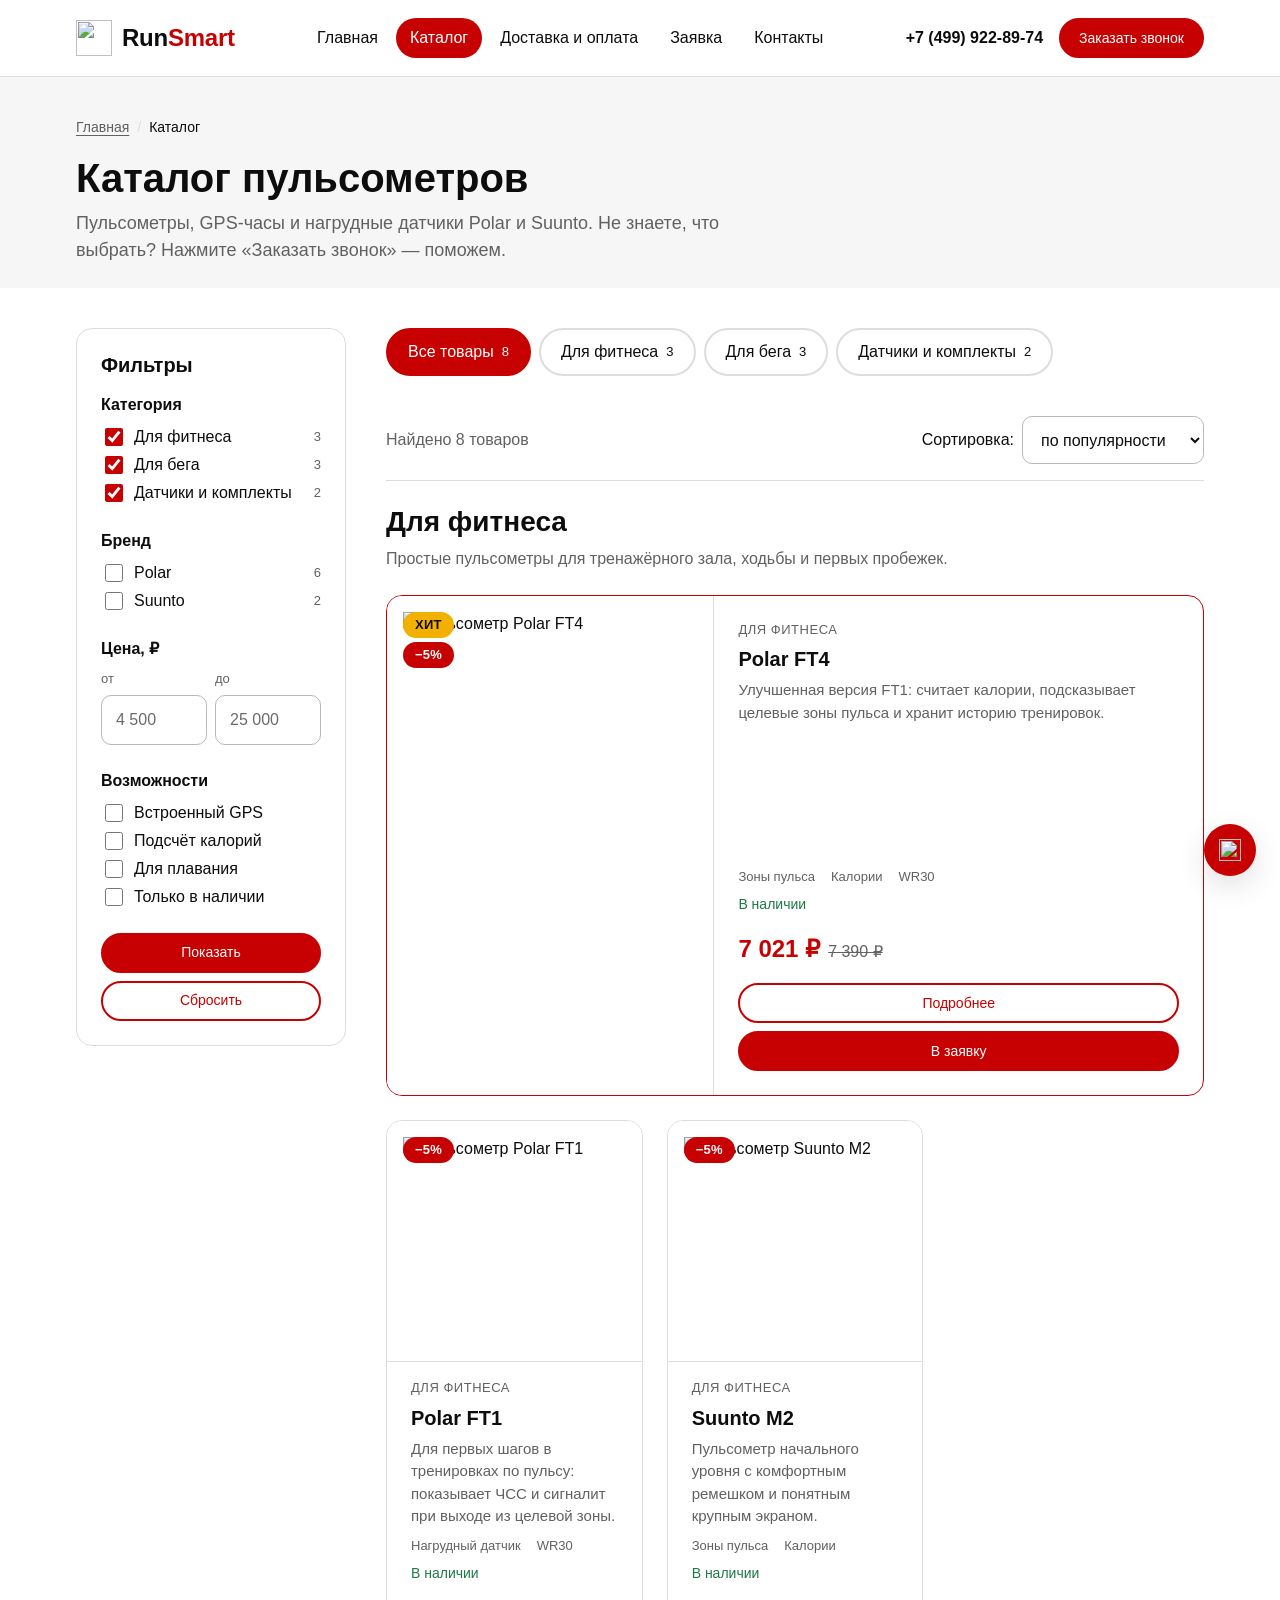
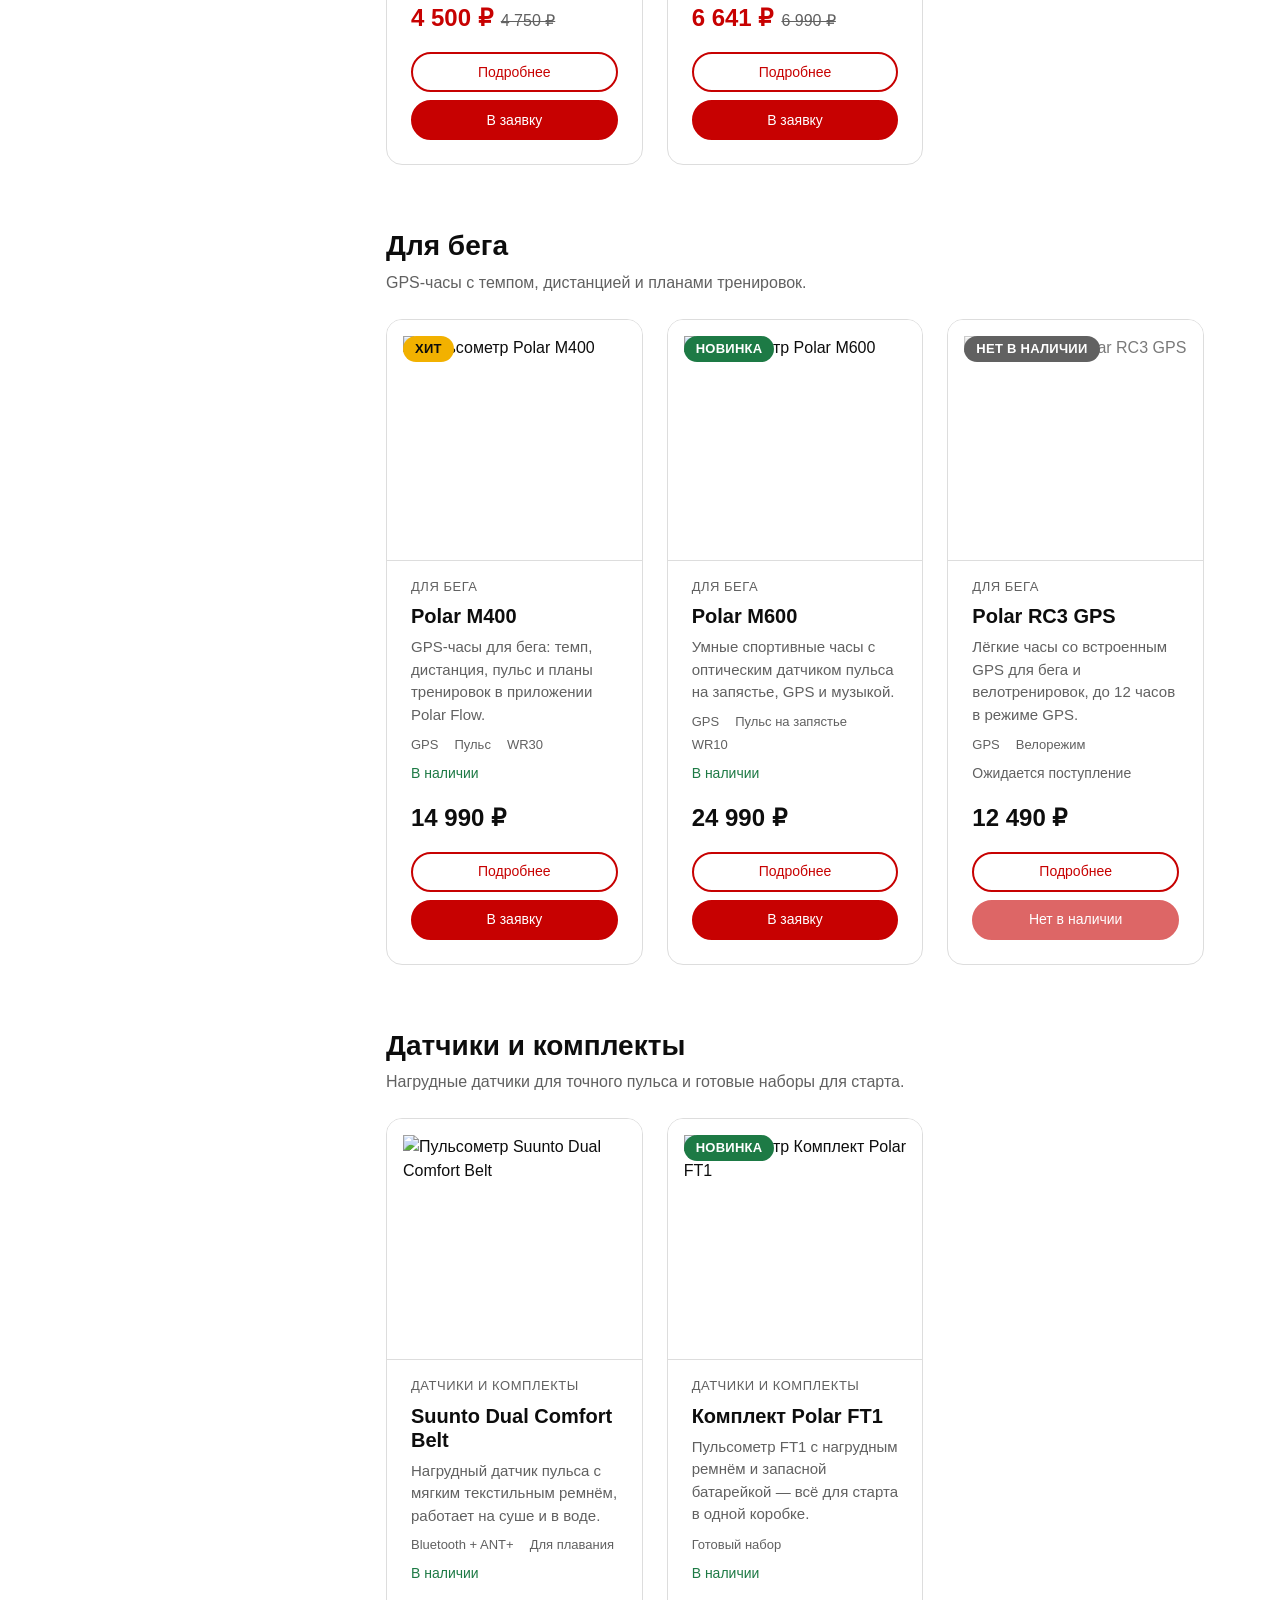
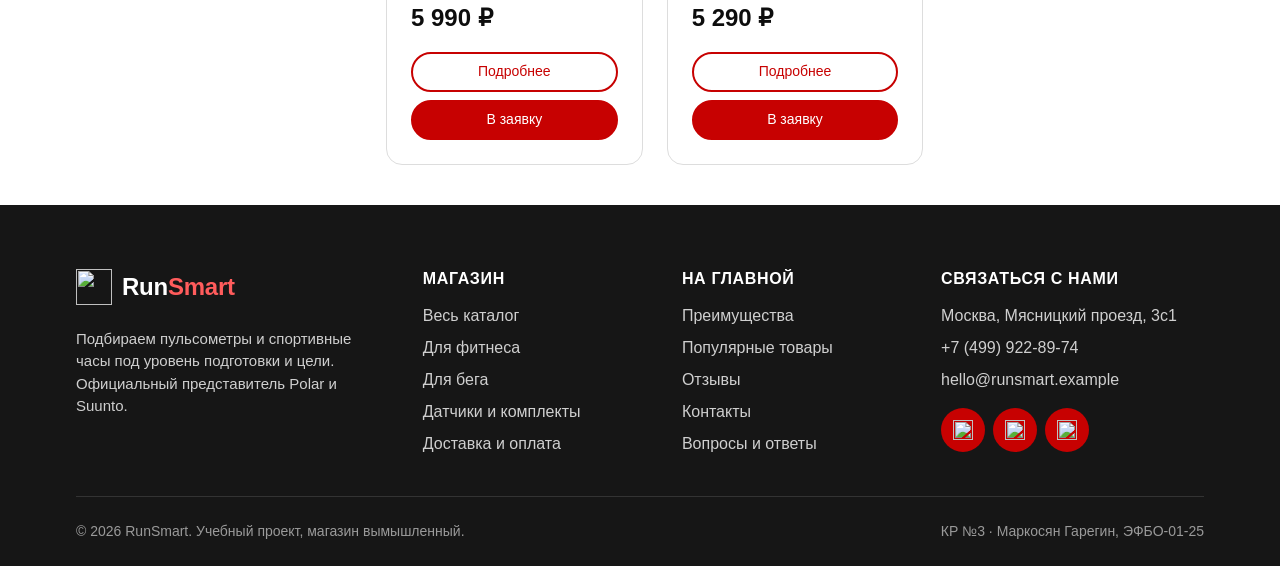
==== catalog.html @ d79f5748 "Страницы и базовые стили КР1, мобильная база" ====
<!DOCTYPE html>
<html lang="ru">
<head>
  <meta charset="UTF-8">
  <meta name="viewport" content="width=device-width, initial-scale=1.0">
  <title>Каталог пульсометров Polar и Suunto — RunSmart</title>
  <meta name="description" content="Каталог RunSmart: пульсометры для фитнеса, GPS-часы для бега, нагрудные датчики и комплекты. Цены, скидки и наличие.">
  <link rel="icon" href="images/favicon.svg" type="image/svg+xml">
  <link rel="stylesheet" href="css/style.css">
  <link rel="stylesheet" href="css/responsive.css">
</head>
<body id="top">
  <a class="skip-link" href="#main">Перейти к содержимому</a>

  <header class="site-header">
    <div class="container site-header__inner">
      <a class="logo site-header__logo" href="index.html">
        <img class="logo__mark" src="images/favicon.svg" alt="" width="36" height="36">
        <span>Run<span class="logo__accent">Smart</span></span>
      </a>

      <nav class="site-nav" aria-label="Основное меню">
        <ul class="site-nav__list">
          <li class="site-nav__item"><a class="site-nav__link" href="index.html">Главная</a></li>
          <li class="site-nav__item"><a class="site-nav__link site-nav__link--active" href="catalog.html" aria-current="page">Каталог</a></li>
          <li class="site-nav__item"><a class="site-nav__link" href="delivery.html">Доставка и оплата</a></li>
          <li class="site-nav__item"><a class="site-nav__link" href="order.html">Заявка</a></li>
          <li class="site-nav__item"><a class="site-nav__link" href="contacts.html">Контакты</a></li>
        </ul>
      </nav>

      <div class="site-header__actions">
        <a class="site-header__phone" href="tel:+74999228974">+7 (499) 922-89-74</a>
        <a class="button button--small" href="#callback-modal">Заказать звонок</a>
      </div>
    </div>
  </header>


  <main id="main">
    <section class="page-heading" aria-labelledby="page-title">
      <div class="container">
      <nav class="breadcrumbs" aria-label="Хлебные крошки">
        <ol class="breadcrumbs__list">
          <li class="breadcrumbs__item"><a class="breadcrumbs__link" href="index.html">Главная</a></li>
          <li class="breadcrumbs__item"><span class="breadcrumbs__current" aria-current="page">Каталог</span></li>
        </ol>
      </nav>
        <h1 class="page-heading__title" id="page-title">Каталог пульсометров</h1>
        <p class="page-heading__lead">Пульсометры, GPS-часы и нагрудные датчики Polar и Suunto. Не знаете, что выбрать? Нажмите «Заказать звонок» — поможем.</p>
      </div>
    </section>

    <section class="section section--compact" aria-label="Товары каталога">
      <div class="container catalog-layout">
        <aside class="filters" aria-labelledby="filters-title">
          <h2 class="filters__title" id="filters-title">Фильтры</h2>
          <form class="filters__form" action="catalog.html" method="get">
            <fieldset class="filters__group">
              <legend class="filters__legend">Категория</legend>
              <div class="filters__options">
                <label class="filters__option"><input class="filters__checkbox" type="checkbox" name="category" value="fitness" checked> Для фитнеса <span class="filters__count">3</span></label>
                <label class="filters__option"><input class="filters__checkbox" type="checkbox" name="category" value="running" checked> Для бега <span class="filters__count">3</span></label>
                <label class="filters__option"><input class="filters__checkbox" type="checkbox" name="category" value="sensors" checked> Датчики и комплекты <span class="filters__count">2</span></label>
              </div>
            </fieldset>
            <fieldset class="filters__group">
              <legend class="filters__legend">Бренд</legend>
              <div class="filters__options">
                <label class="filters__option"><input class="filters__checkbox" type="checkbox" name="brand" value="polar"> Polar <span class="filters__count">6</span></label>
                <label class="filters__option"><input class="filters__checkbox" type="checkbox" name="brand" value="suunto"> Suunto <span class="filters__count">2</span></label>
              </div>
            </fieldset>
            <fieldset class="filters__group">
              <legend class="filters__legend">Цена, ₽</legend>
              <div class="filters__range">
                <div class="form__field">
                  <label class="form__hint" for="price-from">от</label>
                  <input class="form__input" id="price-from" name="price_from" type="number" min="0" step="500" placeholder="4 500">
                </div>
                <div class="form__field">
                  <label class="form__hint" for="price-to">до</label>
                  <input class="form__input" id="price-to" name="price_to" type="number" min="0" step="500" placeholder="25 000">
                </div>
              </div>
            </fieldset>
            <fieldset class="filters__group">
              <legend class="filters__legend">Возможности</legend>
              <div class="filters__options">
                <label class="filters__option"><input class="filters__checkbox" type="checkbox" name="feature" value="gps"> Встроенный GPS</label>
                <label class="filters__option"><input class="filters__checkbox" type="checkbox" name="feature" value="calories"> Подсчёт калорий</label>
                <label class="filters__option"><input class="filters__checkbox" type="checkbox" name="feature" value="swim"> Для плавания</label>
                <label class="filters__option"><input class="filters__checkbox" type="checkbox" name="stock" value="1"> Только в наличии</label>
              </div>
            </fieldset>
            <div class="filters__actions">
              <button class="button button--small" type="submit">Показать</button>
              <button class="button button--outline button--small" type="reset">Сбросить</button>
            </div>
          </form>
        </aside>

        <div class="catalog-layout__content">
          <nav class="catalog-tabs" aria-label="Категории каталога">
            <ul class="catalog-tabs__list">
              <li><a class="catalog-tabs__link catalog-tabs__link--active" href="catalog.html" aria-current="page">Все товары <span class="catalog-tabs__count">8</span></a></li>
              <li><a class="catalog-tabs__link" href="#fitness">Для фитнеса <span class="catalog-tabs__count">3</span></a></li>
              <li><a class="catalog-tabs__link" href="#running">Для бега <span class="catalog-tabs__count">3</span></a></li>
              <li><a class="catalog-tabs__link" href="#sensors">Датчики и комплекты <span class="catalog-tabs__count">2</span></a></li>
            </ul>
          </nav>

          <div class="catalog-toolbar">
            <p class="catalog-toolbar__count">Найдено 8 товаров</p>
            <div class="catalog-toolbar__sort">
              <label for="sort">Сортировка:</label>
              <select class="form__select" id="sort" name="sort">
                <option value="popular">по популярности</option>
                <option value="cheap">сначала дешевле</option>
                <option value="expensive">сначала дороже</option>
                <option value="new">новинки</option>
              </select>
            </div>
          </div>

          <section class="catalog-section" id="fitness" aria-labelledby="fitness-title">
            <h2 class="catalog-section__title" id="fitness-title">Для фитнеса</h2>
            <p class="catalog-section__lead">Простые пульсометры для тренажёрного зала, ходьбы и первых пробежек.</p>
            <ul class="product-grid">
            <li class="product-grid__item product-grid__item--wide">
          <article class="product-card product-card--discount product-card--featured" aria-labelledby="card-ft4-f">
            <div class="product-card__media">
            <div class="product-card__badges"><span class="badge badge--hit">Хит</span><span class="badge badge--sale">−5%</span></div>
              <img class="product-card__image" src="images/products/polar-ft4.webp" srcset="images/products/polar-ft4-320.webp 320w, images/products/polar-ft4.webp 403w" sizes="(min-width: 1024px) 260px, (min-width: 576px) 45vw, 100vw" alt="Пульсометр Polar FT4" width="403" height="640" loading="lazy">
            </div>
            <div class="product-card__body">
              <p class="product-card__category">Для фитнеса</p>
              <h3 class="product-card__title" id="card-ft4-f"><a class="product-card__title-link" href="product.html">Polar FT4</a></h3>
              <p class="product-card__description">Улучшенная версия FT1: считает калории, подсказывает целевые зоны пульса и хранит историю тренировок.</p>
              <ul class="product-card__meta"><li>Зоны пульса</li><li>Калории</li><li>WR30</li></ul>
              <p class="product-card__stock">В наличии</p>
              <div class="product-card__prices">
                <p class="product-card__price"><span class="visually-hidden">Цена: </span>7&nbsp;021&nbsp;₽</p>
              <s class="product-card__price-old"><span class="visually-hidden">Старая цена: </span>7&nbsp;390&nbsp;₽</s>
              </div>
              <div class="product-card__actions">
                <a class="button button--outline button--small" href="product.html">Подробнее</a>
                <a class="button button--small product-card__button" href="order.html">В заявку</a>
              </div>
            </div>
          </article>
        </li>
            <li class="product-grid__item">
          <article class="product-card product-card--discount" aria-labelledby="card-ft1-c">
            <div class="product-card__media">
            <div class="product-card__badges"><span class="badge badge--sale">−5%</span></div>
              <img class="product-card__image" src="images/products/polar-ft1.webp" srcset="images/products/polar-ft1-320.webp 320w, images/products/polar-ft1.webp 371w" sizes="(min-width: 1024px) 260px, (min-width: 576px) 45vw, 100vw" alt="Пульсометр Polar FT1" width="371" height="640" loading="lazy">
            </div>
            <div class="product-card__body">
              <p class="product-card__category">Для фитнеса</p>
              <h3 class="product-card__title" id="card-ft1-c"><a class="product-card__title-link" href="product.html">Polar FT1</a></h3>
              <p class="product-card__description">Для первых шагов в тренировках по пульсу: показывает ЧСС и сигналит при выходе из целевой зоны.</p>
              <ul class="product-card__meta"><li>Нагрудный датчик</li><li>WR30</li></ul>
              <p class="product-card__stock">В наличии</p>
              <div class="product-card__prices">
                <p class="product-card__price"><span class="visually-hidden">Цена: </span>4&nbsp;500&nbsp;₽</p>
              <s class="product-card__price-old"><span class="visually-hidden">Старая цена: </span>4&nbsp;750&nbsp;₽</s>
              </div>
              <div class="product-card__actions">
                <a class="button button--outline button--small" href="product.html">Подробнее</a>
                <a class="button button--small product-card__button" href="order.html">В заявку</a>
              </div>
            </div>
          </article>
        </li>
            <li class="product-grid__item">
          <article class="product-card product-card--discount" aria-labelledby="card-m2-c">
            <div class="product-card__media">
            <div class="product-card__badges"><span class="badge badge--sale">−5%</span></div>
              <img class="product-card__image" src="images/products/suunto-m2.webp" srcset="images/products/suunto-m2-320.webp 320w, images/products/suunto-m2.webp 480w" sizes="(min-width: 1024px) 260px, (min-width: 576px) 45vw, 100vw" alt="Пульсометр Suunto M2" width="480" height="640" loading="lazy">
            </div>
            <div class="product-card__body">
              <p class="product-card__category">Для фитнеса</p>
              <h3 class="product-card__title" id="card-m2-c"><a class="product-card__title-link" href="product.html">Suunto M2</a></h3>
              <p class="product-card__description">Пульсометр начального уровня с комфортным ремешком и понятным крупным экраном.</p>
              <ul class="product-card__meta"><li>Зоны пульса</li><li>Калории</li></ul>
              <p class="product-card__stock">В наличии</p>
              <div class="product-card__prices">
                <p class="product-card__price"><span class="visually-hidden">Цена: </span>6&nbsp;641&nbsp;₽</p>
              <s class="product-card__price-old"><span class="visually-hidden">Старая цена: </span>6&nbsp;990&nbsp;₽</s>
              </div>
              <div class="product-card__actions">
                <a class="button button--outline button--small" href="product.html">Подробнее</a>
                <a class="button button--small product-card__button" href="order.html">В заявку</a>
              </div>
            </div>
          </article>
        </li>
            </ul>
          </section>

          <section class="catalog-section" id="running" aria-labelledby="running-title">
            <h2 class="catalog-section__title" id="running-title">Для бега</h2>
            <p class="catalog-section__lead">GPS-часы с темпом, дистанцией и планами тренировок.</p>
            <ul class="product-grid">
            <li class="product-grid__item">
          <article class="product-card" aria-labelledby="card-m400-c">
            <div class="product-card__media">
            <div class="product-card__badges"><span class="badge badge--hit">Хит</span></div>
              <img class="product-card__image" src="images/products/polar-m400.webp" srcset="images/products/polar-m400-320.webp 320w, images/products/polar-m400.webp 640w" sizes="(min-width: 1024px) 260px, (min-width: 576px) 45vw, 100vw" alt="Пульсометр Polar M400" width="640" height="495" loading="lazy">
            </div>
            <div class="product-card__body">
              <p class="product-card__category">Для бега</p>
              <h3 class="product-card__title" id="card-m400-c"><a class="product-card__title-link" href="product.html">Polar M400</a></h3>
              <p class="product-card__description">GPS-часы для бега: темп, дистанция, пульс и планы тренировок в приложении Polar Flow.</p>
              <ul class="product-card__meta"><li>GPS</li><li>Пульс</li><li>WR30</li></ul>
              <p class="product-card__stock">В наличии</p>
              <div class="product-card__prices">
                <p class="product-card__price"><span class="visually-hidden">Цена: </span>14&nbsp;990&nbsp;₽</p>
              </div>
              <div class="product-card__actions">
                <a class="button button--outline button--small" href="product.html">Подробнее</a>
                <a class="button button--small product-card__button" href="order.html">В заявку</a>
              </div>
            </div>
          </article>
        </li>
            <li class="product-grid__item">
          <article class="product-card" aria-labelledby="card-m600-c">
            <div class="product-card__media">
            <div class="product-card__badges"><span class="badge badge--new">Новинка</span></div>
              <img class="product-card__image" src="images/products/polar-m600.webp" srcset="images/products/polar-m600-320.webp 320w, images/products/polar-m600.webp 640w" sizes="(min-width: 1024px) 260px, (min-width: 576px) 45vw, 100vw" alt="Пульсометр Polar M600" width="640" height="360" loading="lazy">
            </div>
            <div class="product-card__body">
              <p class="product-card__category">Для бега</p>
              <h3 class="product-card__title" id="card-m600-c"><a class="product-card__title-link" href="product.html">Polar M600</a></h3>
              <p class="product-card__description">Умные спортивные часы с оптическим датчиком пульса на запястье, GPS и музыкой.</p>
              <ul class="product-card__meta"><li>GPS</li><li>Пульс на запястье</li><li>WR10</li></ul>
              <p class="product-card__stock">В наличии</p>
              <div class="product-card__prices">
                <p class="product-card__price"><span class="visually-hidden">Цена: </span>24&nbsp;990&nbsp;₽</p>
              </div>
              <div class="product-card__actions">
                <a class="button button--outline button--small" href="product.html">Подробнее</a>
                <a class="button button--small product-card__button" href="order.html">В заявку</a>
              </div>
            </div>
          </article>
        </li>
            <li class="product-grid__item">
          <article class="product-card product-card--unavailable" aria-labelledby="card-rc3-c">
            <div class="product-card__media">
            <div class="product-card__badges"><span class="badge badge--muted">Нет в наличии</span></div>
              <img class="product-card__image" src="images/products/polar-rc3.webp" srcset="images/products/polar-rc3-320.webp 320w, images/products/polar-rc3.webp 640w" sizes="(min-width: 1024px) 260px, (min-width: 576px) 45vw, 100vw" alt="Пульсометр Polar RC3 GPS" width="640" height="450" loading="lazy">
            </div>
            <div class="product-card__body">
              <p class="product-card__category">Для бега</p>
              <h3 class="product-card__title" id="card-rc3-c"><a class="product-card__title-link" href="product.html">Polar RC3 GPS</a></h3>
              <p class="product-card__description">Лёгкие часы со встроенным GPS для бега и велотренировок, до 12 часов в режиме GPS.</p>
              <ul class="product-card__meta"><li>GPS</li><li>Велорежим</li></ul>
              <p class="product-card__stock">Ожидается поступление</p>
              <div class="product-card__prices">
                <p class="product-card__price"><span class="visually-hidden">Цена: </span>12&nbsp;490&nbsp;₽</p>
              </div>
              <div class="product-card__actions">
                <a class="button button--outline button--small" href="product.html">Подробнее</a>
                <button class="button button--small product-card__button" type="button" disabled>Нет в наличии</button>
              </div>
            </div>
          </article>
        </li>
            </ul>
          </section>

          <section class="catalog-section" id="sensors" aria-labelledby="sensors-title">
            <h2 class="catalog-section__title" id="sensors-title">Датчики и комплекты</h2>
            <p class="catalog-section__lead">Нагрудные датчики для точного пульса и готовые наборы для старта.</p>
            <ul class="product-grid">
            <li class="product-grid__item">
          <article class="product-card" aria-labelledby="card-belt-c">
            <div class="product-card__media">
              <img class="product-card__image" src="images/products/suunto-dual-belt.webp" srcset="images/products/suunto-dual-belt-320.webp 320w, images/products/suunto-dual-belt.webp 525w" sizes="(min-width: 1024px) 260px, (min-width: 576px) 45vw, 100vw" alt="Пульсометр Suunto Dual Comfort Belt" width="525" height="296" loading="lazy">
            </div>
            <div class="product-card__body">
              <p class="product-card__category">Датчики и комплекты</p>
              <h3 class="product-card__title" id="card-belt-c"><a class="product-card__title-link" href="product.html">Suunto Dual Comfort Belt</a></h3>
              <p class="product-card__description">Нагрудный датчик пульса с мягким текстильным ремнём, работает на суше и в воде.</p>
              <ul class="product-card__meta"><li>Bluetooth + ANT+</li><li>Для плавания</li></ul>
              <p class="product-card__stock">В наличии</p>
              <div class="product-card__prices">
                <p class="product-card__price"><span class="visually-hidden">Цена: </span>5&nbsp;990&nbsp;₽</p>
              </div>
              <div class="product-card__actions">
                <a class="button button--outline button--small" href="product.html">Подробнее</a>
                <a class="button button--small product-card__button" href="order.html">В заявку</a>
              </div>
            </div>
          </article>
        </li>
            <li class="product-grid__item">
          <article class="product-card" aria-labelledby="card-ft1kit-c">
            <div class="product-card__media">
            <div class="product-card__badges"><span class="badge badge--new">Новинка</span></div>
              <img class="product-card__image" src="images/products/polar-ft1-kit.webp" srcset="images/products/polar-ft1-kit-320.webp 320w, images/products/polar-ft1-kit.webp 522w" sizes="(min-width: 1024px) 260px, (min-width: 576px) 45vw, 100vw" alt="Пульсометр Комплект Polar FT1" width="522" height="420" loading="lazy">
            </div>
            <div class="product-card__body">
              <p class="product-card__category">Датчики и комплекты</p>
              <h3 class="product-card__title" id="card-ft1kit-c"><a class="product-card__title-link" href="product.html">Комплект Polar FT1</a></h3>
              <p class="product-card__description">Пульсометр FT1 с нагрудным ремнём и запасной батарейкой — всё для старта в одной коробке.</p>
              <ul class="product-card__meta"><li>Готовый набор</li></ul>
              <p class="product-card__stock">В наличии</p>
              <div class="product-card__prices">
                <p class="product-card__price"><span class="visually-hidden">Цена: </span>5&nbsp;290&nbsp;₽</p>
              </div>
              <div class="product-card__actions">
                <a class="button button--outline button--small" href="product.html">Подробнее</a>
                <a class="button button--small product-card__button" href="order.html">В заявку</a>
              </div>
            </div>
          </article>
        </li>
            </ul>
          </section>
        </div>
      </div>
    </section>
  </main>

  <footer class="site-footer">
    <div class="container site-footer__inner">
      <section aria-labelledby="footer-about">
        <h2 class="visually-hidden" id="footer-about">О магазине</h2>
        <a class="logo logo--inverse" href="index.html">
          <img class="logo__mark" src="images/favicon.svg" alt="" width="36" height="36" loading="lazy">
          <span>Run<span class="logo__accent">Smart</span></span>
        </a>
        <p class="site-footer__about">Подбираем пульсометры и спортивные часы под уровень подготовки и цели. Официальный представитель Polar и Suunto.</p>
      </section>

      <nav aria-labelledby="footer-shop">
        <h2 class="site-footer__title" id="footer-shop">Магазин</h2>
        <ul class="site-footer__list">
          <li><a class="site-footer__link" href="catalog.html">Весь каталог</a></li>
          <li><a class="site-footer__link" href="catalog.html#fitness">Для фитнеса</a></li>
          <li><a class="site-footer__link" href="catalog.html#running">Для бега</a></li>
          <li><a class="site-footer__link" href="catalog.html#sensors">Датчики и комплекты</a></li>
          <li><a class="site-footer__link" href="delivery.html">Доставка и оплата</a></li>
        </ul>
      </nav>

      <nav aria-labelledby="footer-home">
        <h2 class="site-footer__title" id="footer-home">На главной</h2>
        <ul class="site-footer__list">
          <li><a class="site-footer__link" href="index.html#advantages">Преимущества</a></li>
          <li><a class="site-footer__link" href="index.html#popular">Популярные товары</a></li>
          <li><a class="site-footer__link" href="index.html#reviews">Отзывы</a></li>
          <li><a class="site-footer__link" href="index.html#contacts">Контакты</a></li>
          <li><a class="site-footer__link" href="contacts.html#faq">Вопросы и ответы</a></li>
        </ul>
      </nav>

      <section aria-labelledby="footer-contacts">
        <h2 class="site-footer__title" id="footer-contacts">Связаться с нами</h2>
        <address class="site-footer__contacts">
          <span>Москва, Мясницкий проезд, 3с1</span>
          <a class="site-footer__link" href="tel:+74999228974">+7 (499) 922-89-74</a>
          <a class="site-footer__link" href="mailto:hello@runsmart.example">hello@runsmart.example</a>
        </address>
        <ul class="socials">
          <li><a class="socials__link" href="https://t.me/" target="_blank" rel="noopener noreferrer" aria-label="Telegram"><img class="socials__icon" src="images/icons/social-telegram.svg" alt="" width="20" height="20"></a></li>
          <li><a class="socials__link" href="https://www.youtube.com/" target="_blank" rel="noopener noreferrer" aria-label="YouTube"><img class="socials__icon" src="images/icons/social-youtube.svg" alt="" width="20" height="20"></a></li>
          <li><a class="socials__link" href="mailto:hello@runsmart.example" aria-label="Написать на почту"><img class="socials__icon" src="images/icons/social-mail.svg" alt="" width="20" height="20"></a></li>
        </ul>
      </section>
    </div>

    <div class="container">
      <div class="site-footer__bottom">
        <p>© 2026 RunSmart. Учебный проект, магазин вымышленный.</p>
        <p>КР №3 · Маркосян Гарегин, ЭФБО-01-25</p>
      </div>
    </div>
  </footer>

  <a class="page-up" href="#top" aria-label="Наверх страницы">
    <img class="page-up__icon" src="images/icons/arrow-up.svg" alt="" width="22" height="22">
  </a>

  <!-- CSS-модалка: открывается ссылкой на #callback-modal (псевдокласс :target),
       закрывается ссылкой на несуществующий якорь #close — без JavaScript -->
  <div class="modal" id="callback-modal" role="dialog" aria-modal="true" aria-labelledby="callback-title">
    <a class="modal__overlay" href="#close" tabindex="-1" aria-hidden="true"></a>
    <div class="modal__window">
      <a class="modal__close" href="#close" aria-label="Закрыть окно">&times;</a>
      <h2 class="modal__title" id="callback-title">Заказать звонок</h2>
      <p class="modal__text">Оставьте номер — перезвоним в течение 10 минут и поможем подобрать пульсометр.</p>
      <form class="form form--compact" action="thanks.html" method="get">
        <div class="form__grid">
          <div class="form__field">
            <label class="form__label" for="callback-name">Имя <abbr class="form__required" title="обязательное поле">*</abbr></label>
            <input class="form__input" id="callback-name" name="name" type="text" autocomplete="name" minlength="2" required placeholder="Как к вам обращаться">
          </div>
          <div class="form__field">
            <label class="form__label" for="callback-phone">Телефон <abbr class="form__required" title="обязательное поле">*</abbr></label>
            <input class="form__input" id="callback-phone" name="phone" type="tel" autocomplete="tel" pattern="[0-9 +\(\)\-]{10,18}" required placeholder="+7 (999) 123-45-67" aria-describedby="callback-phone-error">
            <p class="form__error" id="callback-phone-error">Введите номер из 10–18 цифр</p>
          </div>
        </div>
        <label class="form__checkbox-label">
          <input class="form__checkbox" name="agree" type="checkbox" required>
          Согласен на обработку персональных данных
        </label>
        <button class="button button--block" type="submit">Жду звонка</button>
      </form>
    </div>
  </div>
</body>
</html>
---- css/style.css ----
/* ==========================================================================
   RunSmart — магазин пульсометров
   Контрольная работа №1. HTML и CSS: разработка многостраничного сайта
   Структура файла:
   1. Шрифты
   2. Переменные (:root)
   3. Базовые стили
   4. Общие блоки: container, button, badge, section, breadcrumbs
   5. Шапка и навигация
   6. Главная: hero, advantages, steps, reviews, cta, contacts-strip
   7. Карточки товаров и сетка
   8. Каталог: layout, фильтры, категории, toolbar
   9. Страница товара
   10. Таблицы
   11. Формы
   12. Заявка, контакты, доставка, спасибо
   13. FAQ
   14. Модальное окно
   15. Подвал, кнопка «Наверх», skip-link
   16. Уменьшение анимаций (адаптив — в responsive.css)
   ========================================================================== */

/* 1. Шрифты
   ========================================================================== */
@font-face {
  font-family: "Museo Sans Cyrl";
  src: url("../fonts/MuseoSansCyrl-300.woff") format("woff");
  font-weight: 300;
  font-style: normal;
  font-display: swap;
}

@font-face {
  font-family: "Museo Sans Cyrl";
  src: url("../fonts/MuseoSansCyrl-500.woff") format("woff");
  font-weight: 500;
  font-style: normal;
  font-display: swap;
}

@font-face {
  font-family: "Museo Sans Cyrl";
  src: url("../fonts/MuseoSansCyrl-700.woff") format("woff");
  font-weight: 700;
  font-style: normal;
  font-display: swap;
}

/* 2. Переменные
   ========================================================================== */
:root {
  /* Цвета */
  --color-bg: #ffffff;
  --color-bg-alt: #f6f6f6;
  --color-bg-dark: #161616;
  --color-text: #0d0d0d;
  --color-text-muted: #616161;
  --color-text-inverse: #ffffff;
  --color-primary: #c70101;
  --color-primary-dark: #950000;
  --color-primary-soft: #fdecec;
  --color-border: #dddddd;
  --color-focus: #1a5fd0;
  --color-danger: #b00020;
  --color-success: #1d7a45;
  --color-success-soft: #e8f5ee;
  --color-warning: #f2b100;
  --color-overlay: rgba(10, 10, 10, 0.6);

  /* Отступы */
  --space-xs: 4px;
  --space-sm: 8px;
  --space-md: 16px;
  --space-lg: 24px;
  --space-xl: 40px;
  --space-2xl: 48px;

  /* Скругления */
  --radius-sm: 6px;
  --radius-md: 10px;
  --radius-lg: 16px;
  --radius-pill: 999px;

  /* Типографика */
  --font-main: "Museo Sans Cyrl", "Segoe UI", Arial, sans-serif;
  --fs-sm: 14px;
  --fs-base: 16px;
  --fs-lg: 20px;
  --fs-xl: 28px;
  --fs-2xl: 30px;

  /* Прочее */
  --container-width: 1160px;
  --header-height: 76px;
  --shadow-sm: 0 2px 8px rgba(0, 0, 0, 0.06);
  --shadow-md: 0 10px 30px rgba(0, 0, 0, 0.12);
  --transition: 0.2s ease;

  /* Слои (z-index) */
  --z-badge: 2;
  --z-sticky: 50;
  --z-header: 100;
  --z-page-up: 90;
  --z-modal: 500;
  --z-skip-link: 1000;
}

/* 3. Базовые стили
   ========================================================================== */
*,
*::before,
*::after {
  box-sizing: border-box;
}

html {
  scroll-behavior: smooth;
  scroll-padding-top: var(--space-md);
}

body {
  margin: 0;
  font-family: var(--font-main);
  font-size: var(--fs-base);
  font-weight: 300;
  line-height: 1.5;
  color: var(--color-text);
  background-color: var(--color-bg);
  /* длинные слова и адреса не растягивают страницу */
  overflow-wrap: break-word;
}

h1,
h2,
h3,
h4 {
  margin: 0;
  font-weight: 700;
  line-height: 1.2;
}

p {
  margin: 0;
}

img {
  display: block;
}

/* изображения и видео не выходят за пределы контейнера */
img,
video {
  max-width: 100%;
  height: auto;
}

a {
  color: var(--color-primary);
  text-decoration-thickness: 1px;
  text-underline-offset: 3px;
  transition: color var(--transition);
}

a:hover {
  color: var(--color-primary-dark);
}

/* Номер телефона не переносится на две строки */
a[href^="tel:"] {
  white-space: nowrap;
}

/* Единый видимый фокус для клавиатуры */
:focus-visible {
  outline: 3px solid var(--color-focus);
  outline-offset: 3px;
}

button,
input,
select,
textarea {
  font: inherit;
  color: inherit;
}

strong,
b {
  font-weight: 700;
}

address {
  font-style: normal;
}

.visually-hidden {
  position: absolute;
  width: 1px;
  height: 1px;
  margin: -1px;
  padding: 0;
  overflow: hidden;
  clip: rect(0 0 0 0);
  white-space: nowrap;
  border: 0;
}

/* 4. Общие блоки
   ========================================================================== */
.container {
  width: 100%;
  max-width: var(--container-width);
  margin: 0 auto;
  padding: 0 var(--space-md);
}

/* --- Логотип --- */
.logo {
  display: inline-flex;
  align-items: center;
  gap: 10px;
  border-radius: var(--radius-sm);
  color: var(--color-text);
  font-size: 24px;
  font-weight: 700;
  letter-spacing: -0.01em;
  text-decoration: none;
}

.logo:hover {
  color: var(--color-text);
}

.logo__mark {
  width: 36px;
  height: 36px;
  transition: transform var(--transition);
}

.logo:hover .logo__mark {
  transform: rotate(-8deg);
}

.logo__accent {
  color: var(--color-primary);
}

.logo--inverse,
.logo--inverse:hover {
  color: var(--color-text-inverse);
}

.logo--inverse .logo__accent {
  color: #ff5c5c;
}

/* --- Кнопка --- */
.button {
  display: inline-flex;
  align-items: center;
  justify-content: center;
  gap: var(--space-sm);
  min-height: 48px;
  padding: 12px 28px;
  border: 2px solid var(--color-primary);
  border-radius: var(--radius-pill);
  background-color: var(--color-primary);
  color: var(--color-text-inverse);
  font-weight: 500;
  font-size: var(--fs-base);
  line-height: 1.2;
  text-align: center;
  text-decoration: none;
  cursor: pointer;
  transition:
    background-color var(--transition),
    border-color var(--transition),
    color var(--transition),
    transform var(--transition);
}

.button:hover {
  background-color: var(--color-primary-dark);
  border-color: var(--color-primary-dark);
  color: var(--color-text-inverse);
}

.button:active {
  transform: translateY(1px);
}

.button:focus-visible {
  outline: 3px solid var(--color-focus);
  outline-offset: 3px;
}

.button--outline {
  background-color: transparent;
  color: var(--color-primary);
}

.button--outline:hover {
  background-color: var(--color-primary);
  border-color: var(--color-primary);
}

.button--light {
  background-color: var(--color-bg);
  border-color: var(--color-bg);
  color: var(--color-primary);
}

.button--light:hover {
  background-color: var(--color-primary-soft);
  border-color: var(--color-primary-soft);
  color: var(--color-primary-dark);
}

.button--small {
  min-height: 40px;
  padding: 8px 18px;
  font-size: var(--fs-sm);
}

.button--large {
  min-height: 56px;
  padding: 16px 40px;
  font-size: 18px;
}

.button--block {
  width: 100%;
}

button:disabled,
.button--disabled {
  opacity: 0.6;
  cursor: not-allowed;
  pointer-events: none;
}

/* --- Бейдж («Новинка», «Скидка», «Хит») --- */
.badge {
  display: inline-block;
  padding: 4px 12px;
  border-radius: var(--radius-pill);
  font-size: 13px;
  font-weight: 700;
  line-height: 1.4;
  letter-spacing: 0.02em;
  text-transform: uppercase;
  color: var(--color-text-inverse);
  background-color: var(--color-text);
}

.badge--sale {
  background-color: var(--color-primary);
}

.badge--new {
  background-color: var(--color-success);
}

.badge--hit {
  background-color: var(--color-warning);
  color: var(--color-text);
}

.badge--muted {
  background-color: var(--color-text-muted);
}

/* --- Секция страницы --- */
.section {
  padding: var(--space-2xl) 0;
}

.section--alt {
  background-color: var(--color-bg-alt);
}

.section--compact {
  padding: var(--space-xl) 0;
}

.section__header {
  max-width: 720px;
  margin: 0 auto var(--space-xl);
  text-align: center;
}

.section__header--left {
  margin-left: 0;
  text-align: left;
}

.section__title {
  font-size: var(--fs-2xl);
}

.section__title::after {
  content: "";
  display: block;
  width: 56px;
  height: 4px;
  margin: var(--space-md) auto 0;
  border-radius: var(--radius-pill);
  background-color: var(--color-primary);
}

.section__header--left .section__title::after {
  margin-left: 0;
}

.section__lead {
  margin-top: var(--space-md);
  font-size: 18px;
  color: var(--color-text-muted);
}

.section__footer {
  display: flex;
  justify-content: center;
  margin-top: var(--space-xl);
}

/* --- Заголовок внутренней страницы --- */
.page-heading {
  padding: var(--space-xl) 0 var(--space-lg);
  background-color: var(--color-bg-alt);
}

.page-heading__title {
  margin-top: var(--space-md);
  font-size: var(--fs-2xl);
}

.page-heading__lead {
  max-width: 720px;
  margin-top: var(--space-sm);
  font-size: 18px;
  color: var(--color-text-muted);
}

/* --- Хлебные крошки --- */
.breadcrumbs__list {
  display: flex;
  flex-wrap: wrap;
  gap: var(--space-xs) var(--space-sm);
  margin: 0;
  padding: 0;
  list-style: none;
  font-size: var(--fs-sm);
}

.breadcrumbs__item {
  display: flex;
  align-items: center;
  gap: var(--space-sm);
  color: var(--color-text-muted);
}

.breadcrumbs__item:not(:last-child)::after {
  content: "/";
  color: var(--color-border);
}

.breadcrumbs__link {
  color: var(--color-text-muted);
}

.breadcrumbs__link:hover {
  color: var(--color-primary);
}

.breadcrumbs__current {
  color: var(--color-text);
  font-weight: 500;
}

/* 5. Шапка и навигация
   ========================================================================== */
.site-header {
  position: relative;
  z-index: var(--z-header);
  background-color: rgba(255, 255, 255, 0.96);
  border-bottom: 1px solid var(--color-border);
  backdrop-filter: blur(6px);
}

.site-header__inner {
  display: flex;
  align-items: center;
  justify-content: space-between;
  flex-wrap: wrap;
  gap: var(--space-sm) var(--space-md);
  min-height: var(--header-height);
  padding-top: var(--space-sm);
  padding-bottom: var(--space-sm);
}

.site-header__logo {
  flex-shrink: 0;
}

.site-header__actions {
  display: flex;
  align-items: center;
  gap: var(--space-md);
}

.site-header__phone {
  font-weight: 700;
  color: var(--color-text);
  text-decoration: none;
  white-space: nowrap;
  display: none;
}

.site-header__phone:hover {
  color: var(--color-primary);
}

/* на телефоне меню занимает отдельную строку под логотипом */
.site-nav {
  order: 3;
  width: 100%;
}

.site-nav__list {
  display: flex;
  flex-wrap: wrap;
  gap: var(--space-xs);
  margin: 0;
  padding: 0;
  list-style: none;
}

.site-nav__link {
  display: block;
  padding: 6px 10px;
  font-size: 15px;
  white-space: nowrap;
  border-radius: var(--radius-pill);
  color: var(--color-text);
  font-weight: 500;
  text-decoration: none;
  transition:
    background-color var(--transition),
    color var(--transition);
}

.site-nav__link:hover {
  background-color: var(--color-primary-soft);
  color: var(--color-primary);
}

.site-nav__link--active {
  background-color: var(--color-primary);
  color: var(--color-text-inverse);
}

.site-nav__link--active:hover {
  background-color: var(--color-primary-dark);
  color: var(--color-text-inverse);
}

/* 6. Главная страница
   ========================================================================== */

/* --- Hero --- */
.hero {
  position: relative;
  padding: 48px 0 56px;
  color: var(--color-text-inverse);
  background: url("../images/backgrounds/hero.webp") center / cover no-repeat;
  isolation: isolate;
}

/* Затемняющий слой поверх фото: absolute + z-index */
.hero::before {
  content: "";
  position: absolute;
  inset: 0;
  z-index: -1;
  background: linear-gradient(90deg, rgba(0, 0, 0, 0.78) 0%, rgba(0, 0, 0, 0.35) 100%);
}

.hero__content {
  max-width: 640px;
}

.hero__label {
  display: inline-block;
  margin-bottom: var(--space-md);
  padding: 6px 14px;
  border-radius: var(--radius-pill);
  background-color: var(--color-primary);
  font-size: var(--fs-sm);
  font-weight: 500;
}

.hero__title {
  font-size: 34px;
  text-transform: uppercase;
}

.hero__subtitle {
  margin-top: var(--space-md);
  font-size: 20px;
  font-weight: 300;
}

.hero__features {
  display: flex;
  flex-direction: column;
  gap: var(--space-lg);
  margin: var(--space-xl) 0 0;
  padding: 0;
  list-style: none;
}

.hero__feature {
  display: flex;
  align-items: center;
  gap: var(--space-sm);
  font-weight: 500;
  line-height: 1.3;
}

.hero__feature-icon {
  flex-shrink: 0;
  width: 44px;
  height: 44px;
}

.hero__actions {
  display: flex;
  flex-wrap: wrap;
  align-items: center;
  gap: var(--space-md);
  margin-top: var(--space-xl);
}

.hero__link {
  color: var(--color-text-inverse);
  font-weight: 500;
}

.hero__link:hover {
  color: var(--color-text-inverse);
  text-decoration-thickness: 2px;
}

/* --- Преимущества --- */
.advantages__list {
  display: grid;
  grid-template-columns: 1fr;
  gap: var(--space-lg);
  margin: 0;
  padding: 0;
  list-style: none;
}

.advantages__item {
  padding: var(--space-xl) var(--space-lg);
  border: 1px solid var(--color-border);
  border-radius: var(--radius-lg);
  text-align: center;
  background-color: var(--color-bg);
  transition:
    box-shadow var(--transition),
    border-color var(--transition);
}

.advantages__item:hover {
  border-color: transparent;
  box-shadow: var(--shadow-md);
}

.advantages__icon {
  width: 72px;
  height: 72px;
  margin: 0 auto var(--space-md);
  /* убирает светлый фон у растровых иконок */
  mix-blend-mode: multiply;
}

.advantages__title {
  font-size: var(--fs-lg);
}

.advantages__text {
  margin-top: var(--space-sm);
  color: var(--color-text-muted);
}

/* --- Шаги (как проходит подбор / заказ) --- */
.steps {
  display: grid;
  grid-template-columns: 1fr;
  gap: var(--space-lg);
  margin: 0;
  padding: 0;
  list-style: none;
  counter-reset: step;
}

.steps__item {
  position: relative;
  padding: var(--space-lg);
  padding-top: 72px;
  border-radius: var(--radius-lg);
  background-color: var(--color-bg);
  box-shadow: var(--shadow-sm);
  counter-increment: step;
}

.steps__item::before {
  content: counter(step);
  position: absolute;
  top: var(--space-lg);
  left: var(--space-lg);
  display: grid;
  place-items: center;
  width: 36px;
  height: 36px;
  border-radius: 50%;
  background-color: var(--color-primary);
  color: var(--color-text-inverse);
  font-weight: 700;
}

.steps__title {
  font-size: 18px;
}

.steps__text {
  margin-top: var(--space-sm);
  color: var(--color-text-muted);
  font-size: 15px;
}

.steps--vertical {
  grid-template-columns: 1fr;
  gap: var(--space-md);
}

.steps--vertical .steps__item {
  padding: var(--space-md) var(--space-md) var(--space-md) 68px;
  box-shadow: none;
  border: 1px solid var(--color-border);
}

.steps--vertical .steps__item::before {
  top: var(--space-md);
  left: var(--space-md);
}

/* --- Отзывы --- */
.reviews__list {
  display: grid;
  grid-template-columns: 1fr;
  gap: var(--space-lg);
}

.review-card {
  display: flex;
  flex-direction: column;
  gap: var(--space-md);
  padding: var(--space-lg);
  border-radius: var(--radius-lg);
  background-color: var(--color-bg);
  box-shadow: var(--shadow-sm);
}

.review-card__header {
  display: flex;
  align-items: center;
  gap: var(--space-md);
}

.review-card__photo {
  width: 64px;
  height: 64px;
  border-radius: 50%;
  object-fit: cover;
}

.review-card__name {
  font-size: 18px;
}

.review-card__meta {
  font-size: var(--fs-sm);
  color: var(--color-text-muted);
}

.review-card__rating {
  color: var(--color-warning);
  font-size: 18px;
  letter-spacing: 2px;
}

.review-card__text {
  color: var(--color-text-muted);
}

.review-card--compact {
  box-shadow: none;
  border: 1px solid var(--color-border);
}

/* --- Призыв к действию с формой --- */
.cta {
  position: relative;
  padding: var(--space-2xl) 0;
  color: var(--color-text-inverse);
  background: url("../images/backgrounds/cta.webp") center / cover no-repeat;
  isolation: isolate;
}

.cta::before {
  content: "";
  position: absolute;
  inset: 0;
  z-index: -1;
  background-color: rgba(120, 0, 0, 0.82);
}

.cta__inner {
  display: grid;
  grid-template-columns: 1fr;
  align-items: center;
  gap: var(--space-xl);
}

.cta__title {
  font-size: 26px;
}

.cta__text {
  margin-top: var(--space-md);
  font-size: 18px;
}

.cta__link {
  color: var(--color-text-inverse);
  font-weight: 500;
}

.cta__link:hover {
  color: var(--color-text-inverse);
  text-decoration-thickness: 2px;
}

.cta__form {
  padding: var(--space-lg);
  border-radius: var(--radius-lg);
  background-color: var(--color-bg);
  color: var(--color-text);
}

/* --- Контакты на главной --- */
.contacts-strip {
  display: grid;
  grid-template-columns: 1fr;
  gap: var(--space-lg);
  margin: 0;
}

.contacts-strip__item {
  padding: var(--space-lg);
  border-left: 4px solid var(--color-primary);
  background-color: var(--color-bg-alt);
  border-radius: 0 var(--radius-md) var(--radius-md) 0;
}

.contacts-strip__label {
  font-size: var(--fs-sm);
  color: var(--color-text-muted);
}

.contacts-strip__value {
  margin: var(--space-xs) 0 0;
  font-weight: 700;
}

.contacts-strip__value a {
  color: var(--color-text);
  text-decoration: none;
}

.contacts-strip__value a:hover {
  color: var(--color-primary);
}

/* 7. Карточки товаров
   ========================================================================== */
.product-grid {
  display: grid;
  grid-template-columns: 1fr;
  gap: var(--space-lg);
  margin: 0;
  padding: 0;
  list-style: none;
}

.product-grid--four {
  grid-template-columns: 1fr;
}

/* Элемент сетки на всю ширину — для рекомендуемой карточки */
.product-grid__item--wide {
  grid-column: 1 / -1;
}

.product-card {
  position: relative;
  display: flex;
  flex-direction: column;
  height: 100%;
  border: 1px solid var(--color-border);
  border-radius: var(--radius-lg);
  background-color: var(--color-bg);
  overflow: hidden;
  transition:
    box-shadow var(--transition),
    transform var(--transition),
    border-color var(--transition);
}

.product-card:hover {
  border-color: transparent;
  box-shadow: var(--shadow-md);
  transform: translateY(-4px);
}

/* Подсветка всей карточки, когда фокус внутри неё */
.product-card:focus-within {
  border-color: var(--color-focus);
}

.product-card__media {
  position: relative;
  display: flex;
  align-items: center;
  justify-content: center;
  height: 240px;
  padding: var(--space-md);
  background-color: var(--color-bg);
}

.product-card__image {
  width: 100%;
  height: 100%;
  object-fit: contain;
  transition: transform 0.3s ease;
}

.product-card:hover .product-card__image {
  transform: scale(1.04);
}

/* Бейдж позиционируется относительно карточки */
.product-card__badges {
  position: absolute;
  top: var(--space-md);
  left: var(--space-md);
  z-index: var(--z-badge);
  display: flex;
  flex-direction: column;
  align-items: flex-start;
  gap: var(--space-xs);
}

.product-card__body {
  display: flex;
  flex-direction: column;
  flex-grow: 1;
  gap: var(--space-sm);
  padding: var(--space-md) var(--space-lg) var(--space-lg);
  border-top: 1px solid var(--color-border);
}

.product-card__category {
  font-size: 13px;
  font-weight: 500;
  color: var(--color-text-muted);
  text-transform: uppercase;
  letter-spacing: 0.04em;
}

.product-card__title {
  font-size: var(--fs-lg);
}

.product-card__title-link {
  color: var(--color-text);
  text-decoration: none;
}

.product-card__title-link:hover {
  color: var(--color-primary);
}

.product-card__description {
  flex-grow: 1;
  font-size: 15px;
  color: var(--color-text-muted);
}

.product-card__meta {
  display: flex;
  flex-wrap: wrap;
  gap: var(--space-xs) var(--space-md);
  margin: 0;
  padding: 0;
  list-style: none;
  font-size: 13px;
  color: var(--color-text-muted);
}

.product-card__prices {
  display: flex;
  flex-wrap: wrap;
  align-items: baseline;
  gap: var(--space-sm);
  margin-top: var(--space-sm);
}

.product-card__price {
  font-size: 24px;
  font-weight: 700;
}

.product-card__price-old {
  color: var(--color-text-muted);
  text-decoration: line-through;
}

.product-card__actions {
  display: grid;
  gap: var(--space-sm);
  margin-top: var(--space-sm);
}

.product-card__stock {
  font-size: var(--fs-sm);
  font-weight: 500;
  color: var(--color-success);
}

/* Модификатор: товар со скидкой — цена выделяется цветом */
.product-card--discount .product-card__price {
  color: var(--color-primary);
}

/* Модификатор: нет в наличии */
.product-card--unavailable .product-card__image {
  filter: grayscale(1);
  opacity: 0.55;
}

.product-card--unavailable .product-card__stock {
  color: var(--color-text-muted);
}

/* Модификатор: широкая «рекомендуемая» карточка */
.product-card--featured {
  border-color: var(--color-primary);
}

/* 8. Каталог
   ========================================================================== */
.catalog-layout {
  display: grid;
  grid-template-columns: 1fr;
  align-items: start;
  gap: var(--space-xl);
}

/* Sticky-фильтр: остаётся на экране при прокрутке каталога */
.catalog-layout__content {
  /* не даём содержимому растянуть колонку сетки */
  min-width: 0;
}

.filters {
  z-index: var(--z-sticky);
  padding: var(--space-lg);
  border: 1px solid var(--color-border);
  border-radius: var(--radius-lg);
  background-color: var(--color-bg);
}

.filters__title {
  font-size: var(--fs-lg);
}

.filters__form {
  display: flex;
  flex-direction: column;
  gap: var(--space-lg);
  margin-top: var(--space-md);
}

.filters__group {
  margin: 0;
  padding: 0;
  border: none;
}

.filters__legend {
  margin-bottom: var(--space-sm);
  padding: 0;
  font-weight: 700;
}

.filters__options {
  display: flex;
  flex-direction: column;
  gap: var(--space-xs);
}

.filters__option {
  display: flex;
  align-items: center;
  gap: var(--space-sm);
  cursor: pointer;
}

.filters__checkbox {
  width: 18px;
  height: 18px;
  accent-color: var(--color-primary);
}

.filters__count {
  margin-left: auto;
  font-size: 13px;
  color: var(--color-text-muted);
}

.filters__range {
  display: grid;
  grid-template-columns: 1fr 1fr;
  gap: var(--space-sm);
}

.filters__actions {
  display: flex;
  flex-direction: column;
  gap: var(--space-sm);
}

.catalog-tabs__list {
  display: flex;
  flex-wrap: wrap;
  gap: var(--space-sm);
  margin: 0;
  padding: 0;
  list-style: none;
}

.catalog-tabs__link {
  display: inline-flex;
  align-items: center;
  gap: var(--space-sm);
  padding: 10px 20px;
  border: 2px solid var(--color-border);
  border-radius: var(--radius-pill);
  color: var(--color-text);
  font-weight: 500;
  text-decoration: none;
  transition:
    border-color var(--transition),
    color var(--transition);
}

.catalog-tabs__link:hover {
  border-color: var(--color-primary);
  color: var(--color-primary);
}

.catalog-tabs__link--active {
  border-color: var(--color-primary);
  background-color: var(--color-primary);
  color: var(--color-text-inverse);
}

.catalog-tabs__link--active:hover {
  color: var(--color-text-inverse);
}

.catalog-tabs__count {
  font-size: 13px;
  /* без opacity: на красной активной кнопке полупрозрачный текст давал контраст 3,8:1 */
}

.catalog-toolbar {
  display: flex;
  flex-wrap: wrap;
  align-items: center;
  justify-content: space-between;
  gap: var(--space-md);
  margin: var(--space-lg) 0;
  padding: var(--space-md) 0;
  border-bottom: 1px solid var(--color-border);
}

.catalog-toolbar__count {
  color: var(--color-text-muted);
}

.catalog-toolbar__sort {
  display: flex;
  align-items: center;
  gap: var(--space-sm);
}

.catalog-section + .catalog-section {
  margin-top: var(--space-2xl);
}

.catalog-section__title {
  margin-bottom: var(--space-lg);
  font-size: var(--fs-xl);
}

.catalog-section__lead {
  margin: calc(var(--space-md) * -1) 0 var(--space-lg);
  color: var(--color-text-muted);
}

/* 9. Страница товара
   ========================================================================== */
.product {
  display: grid;
  grid-template-columns: 1fr;
  gap: var(--space-xl);
  align-items: start;
}

.product__gallery {
  display: grid;
  grid-template-columns: 1fr;
  gap: var(--space-md);
}

.product__main {
  position: relative;
  display: flex;
  align-items: center;
  justify-content: center;
  height: 320px;
  padding: var(--space-lg);
  border: 1px solid var(--color-border);
  border-radius: var(--radius-lg);
}

.product__main-image {
  width: 100%;
  height: 100%;
  object-fit: contain;
}

.product__badges {
  position: absolute;
  top: var(--space-md);
  left: var(--space-md);
  z-index: var(--z-badge);
  display: flex;
  gap: var(--space-xs);
}

.product__thumbs {
  display: flex;
  flex-direction: row;
  gap: var(--space-sm);
  margin: 0;
  padding: 0;
  list-style: none;
}

.product__thumb {
  display: block;
  width: 80px;
  padding: var(--space-xs);
  border: 2px solid var(--color-border);
  border-radius: var(--radius-md);
  background-color: var(--color-bg);
}

.product__thumb--active {
  border-color: var(--color-primary);
}

.product__thumb-image {
  width: 100%;
  height: 72px;
  object-fit: contain;
}

.product__info {
  display: flex;
  flex-direction: column;
  gap: var(--space-md);
}

.product__category {
  font-weight: 500;
  color: var(--color-text-muted);
  text-transform: uppercase;
  letter-spacing: 0.04em;
  font-size: var(--fs-sm);
}

.product__title {
  font-size: 28px;
}

.product__rating {
  display: flex;
  align-items: center;
  gap: var(--space-sm);
  color: var(--color-text-muted);
}

.product__stars {
  color: var(--color-warning);
  letter-spacing: 2px;
}

.product__description {
  color: var(--color-text-muted);
  font-size: 17px;
}

.product__highlights {
  display: grid;
  grid-template-columns: 1fr;
  gap: var(--space-sm) var(--space-md);
  margin: 0;
  padding: 0;
  list-style: none;
}

.product__highlight {
  position: relative;
  padding-left: 26px;
}

.product__highlight::before {
  content: "✓";
  position: absolute;
  left: 0;
  top: 0;
  color: var(--color-success);
  font-weight: 700;
}

.product__buy {
  display: flex;
  flex-direction: column;
  gap: var(--space-md);
  padding: var(--space-lg);
  border-radius: var(--radius-lg);
  background-color: var(--color-bg-alt);
}

.product__prices {
  display: flex;
  flex-wrap: wrap;
  align-items: baseline;
  gap: var(--space-md);
}

.product__price {
  font-size: 28px;
  font-weight: 700;
  color: var(--color-primary);
}

.product__price-old {
  font-size: var(--fs-lg);
  color: var(--color-text-muted);
  text-decoration: line-through;
}

.product__saving {
  font-size: var(--fs-sm);
  font-weight: 500;
  color: var(--color-primary);
}

.product__stock {
  font-weight: 500;
  color: var(--color-success);
}

.product__actions {
  display: flex;
  flex-wrap: wrap;
  gap: var(--space-sm);
}

.product__delivery {
  margin: 0;
  padding: 0;
  list-style: none;
  font-size: 15px;
  color: var(--color-text-muted);
}

/* Внутренняя навигация по разделам товара */
.product-nav {
  position: sticky;
  top: 0;
  z-index: var(--z-sticky);
  background-color: var(--color-bg);
  border-bottom: 1px solid var(--color-border);
}

.product-nav__list {
  display: flex;
  flex-wrap: wrap;
  gap: 0 var(--space-md);
  margin: 0;
  padding: 0;
  list-style: none;
}

.product-nav__link {
  display: block;
  padding: var(--space-md) 0;
  border-bottom: 3px solid transparent;
  color: var(--color-text);
  font-weight: 500;
  text-decoration: none;
}

.product-nav__link:hover {
  border-bottom-color: var(--color-primary);
  color: var(--color-primary);
}

.product-details {
  display: grid;
  grid-template-columns: 1fr;
  gap: var(--space-xl);
  align-items: start;
}

.product-details__main {
  min-width: 0;
  display: flex;
  flex-direction: column;
  gap: var(--space-2xl);
}

.product-details__title {
  margin-bottom: var(--space-md);
  font-size: var(--fs-xl);
}

.product-details__text + .product-details__text {
  margin-top: var(--space-md);
}

.product-details__list {
  display: grid;
  grid-template-columns: 1fr;
  gap: var(--space-sm) var(--space-lg);
  margin: 0;
  padding-left: 20px;
}

.product-details__reviews {
  display: grid;
  gap: var(--space-md);
}

/* Боковая панель помощи */
.help-card {
  display: flex;
  flex-direction: column;
  gap: var(--space-md);
  padding: var(--space-lg);
  border-radius: var(--radius-lg);
  background-color: var(--color-bg-dark);
  color: var(--color-text-inverse);
}

.help-card__title {
  font-size: var(--fs-lg);
}

.help-card__text {
  color: #cfcfcf;
}

.help-card__phone {
  font-size: 22px;
  font-weight: 700;
  color: var(--color-text-inverse);
  text-decoration: none;
}

.help-card__phone:hover {
  color: #ffb3b3;
}

/* 10. Таблицы
   ========================================================================== */
/* Горизонтальная прокрутка только внутри обёртки, а не у всей страницы */
.table-wrapper {
  overflow-x: auto;
  -webkit-overflow-scrolling: touch;
  border: 1px solid var(--color-border);
  border-radius: var(--radius-lg);
}

.data-table {
  width: 100%;
  border-collapse: collapse;
  font-size: 15px;
}

/* таблицы с 4 колонками на узком экране прокручиваются внутри .table-wrapper */
.data-table--compare,
.data-table--wide {
  min-width: 560px;
}

.data-table__caption {
  padding: var(--space-md) var(--space-lg);
  font-weight: 700;
  font-size: 18px;
  text-align: left;
  caption-side: top;
  background-color: var(--color-bg-alt);
  border-bottom: 1px solid var(--color-border);
}

.data-table__head .data-table__cell {
  background-color: var(--color-bg-dark);
  color: var(--color-text-inverse);
  font-weight: 700;
}

.data-table__cell {
  padding: 10px var(--space-md);
  border-bottom: 1px solid var(--color-border);
  text-align: left;
  vertical-align: top;
}

.data-table__body .data-table__row:nth-child(even) {
  background-color: #fafafa;
}

.data-table__body .data-table__row:hover {
  background-color: var(--color-primary-soft);
}

.data-table__body .data-table__row:last-child .data-table__cell {
  border-bottom: none;
}

.data-table__cell--label {
  width: 40%;
  font-weight: 500;
  color: var(--color-text-muted);
}

.data-table__cell--center {
  text-align: center;
}

/* Выделенная колонка в таблице сравнения (текущий товар) */
.data-table__cell--accent {
  background-color: var(--color-primary-soft);
  font-weight: 500;
}

.data-table__head .data-table__cell--accent {
  background-color: var(--color-primary);
}

.data-table__yes {
  color: var(--color-success);
  font-weight: 700;
}

.data-table__no {
  color: var(--color-text-muted);
}

.data-table--compare .data-table__cell {
  text-align: center;
}

.data-table--compare .data-table__cell:first-child {
  text-align: left;
}

/* 11. Формы
   ========================================================================== */
.form {
  display: flex;
  flex-direction: column;
  gap: var(--space-lg);
}

.form__fieldset {
  margin: 0;
  padding: var(--space-md);
  border: 1px solid var(--color-border);
  border-radius: var(--radius-lg);
}

.form__legend {
  padding: 0 var(--space-sm);
  font-size: 18px;
  font-weight: 700;
}

.form__grid {
  display: grid;
  grid-template-columns: 1fr;
  gap: var(--space-md) var(--space-lg);
}

.form__field {
  display: flex;
  flex-direction: column;
  gap: 6px;
}

.form__field--full {
  grid-column: 1 / -1;
}

.form__label {
  font-weight: 500;
}

.form__required {
  color: var(--color-danger);
  text-decoration: none;
}

.form__input,
.form__select,
.form__textarea {
  width: 100%;
  min-height: 48px;
  padding: 12px 14px;
  border: 1px solid #b9b9b9;
  border-radius: var(--radius-md);
  background-color: var(--color-bg);
  transition:
    border-color var(--transition),
    box-shadow var(--transition);
}

.form__textarea {
  min-height: 120px;
  resize: vertical;
}

.form__input::placeholder,
.form__textarea::placeholder {
  /* было #8a8a8a (контраст 3,45:1), стало 5,33:1 */
  color: #6b6b6b;
}

.form__input:hover,
.form__select:hover,
.form__textarea:hover {
  border-color: var(--color-text-muted);
}

.form__input:focus-visible,
.form__select:focus-visible,
.form__textarea:focus-visible {
  outline: none;
  border-color: var(--color-focus);
  box-shadow: 0 0 0 3px rgba(26, 95, 208, 0.25);
}

/* Ошибка показывается только после взаимодействия пользователя с полем */
.form__input:user-invalid,
.form__select:user-invalid,
.form__textarea:user-invalid {
  border-color: var(--color-danger);
  background-color: #fff7f8;
}

.form__input:user-valid,
.form__textarea:user-valid {
  border-color: var(--color-success);
}

.form__hint {
  font-size: 13px;
  color: var(--color-text-muted);
}

.form__error {
  display: none;
  font-size: 13px;
  color: var(--color-danger);
}

.form__field:has(:user-invalid) .form__error {
  display: block;
}

.form__field:has(:user-invalid) .form__hint {
  display: none;
}

.form__choices {
  display: grid;
  grid-template-columns: 1fr;
  gap: var(--space-sm);
}

.form__choice {
  position: relative;
  display: flex;
  flex-direction: column;
  gap: 2px;
  padding: var(--space-md);
  padding-left: 44px;
  border: 2px solid var(--color-border);
  border-radius: var(--radius-md);
  cursor: pointer;
  transition:
    border-color var(--transition),
    background-color var(--transition);
}

.form__choice:hover {
  border-color: var(--color-text-muted);
}

.form__choice:has(:checked) {
  border-color: var(--color-primary);
  background-color: var(--color-primary-soft);
}

.form__choice:has(:focus-visible) {
  outline: 3px solid var(--color-focus);
  outline-offset: 2px;
}

.form__radio {
  position: absolute;
  top: 18px;
  left: 16px;
  width: 18px;
  height: 18px;
  margin: 0;
  accent-color: var(--color-primary);
}

.form__choice-title {
  font-weight: 700;
}

.form__choice-text {
  font-size: 13px;
  color: var(--color-text-muted);
}

.form__checkbox-label {
  display: flex;
  align-items: flex-start;
  gap: var(--space-sm);
  font-size: 15px;
  cursor: pointer;
}

.form__checkbox {
  flex-shrink: 0;
  width: 20px;
  height: 20px;
  margin: 2px 0 0;
  accent-color: var(--color-primary);
}

.form__actions {
  display: flex;
  flex-wrap: wrap;
  align-items: center;
  gap: var(--space-md);
}

.form__note {
  font-size: 13px;
  color: var(--color-text-muted);
}

.form--compact {
  gap: var(--space-md);
}

.form--compact .form__grid {
  grid-template-columns: 1fr;
  gap: var(--space-md);
}

/* 12. Заявка, контакты, доставка, спасибо
   ========================================================================== */
.order-layout {
  display: grid;
  grid-template-columns: 1fr;
  gap: var(--space-xl);
  align-items: start;
}

.order-summary {
  display: flex;
  flex-direction: column;
  gap: var(--space-md);
  padding: var(--space-lg);
  border-radius: var(--radius-lg);
  background-color: var(--color-bg-alt);
}

.order-summary__title {
  font-size: var(--fs-lg);
}

.order-summary__product {
  display: grid;
  grid-template-columns: 80px 1fr;
  align-items: center;
  gap: var(--space-md);
  padding: var(--space-md);
  border-radius: var(--radius-md);
  background-color: var(--color-bg);
}

.order-summary__image {
  width: 80px;
  height: 80px;
  object-fit: contain;
}

.order-summary__name {
  font-weight: 700;
}

.order-summary__list {
  display: grid;
  gap: var(--space-sm);
  margin: 0;
}

.order-summary__row {
  display: flex;
  justify-content: space-between;
  gap: var(--space-md);
}

.order-summary__term {
  color: var(--color-text-muted);
}

.order-summary__value {
  margin: 0;
  font-weight: 500;
}

.order-summary__category {
  font-size: 13px;
  color: var(--color-text-muted);
}

.order-summary__price {
  margin-top: var(--space-xs);
  font-size: var(--fs-lg);
  font-weight: 700;
  color: var(--color-primary);
}

.order-summary__price-old {
  margin-left: var(--space-xs);
  font-size: var(--fs-sm);
  font-weight: 300;
  color: var(--color-text-muted);
}

.order-summary__value {
  text-align: right;
}

.order-summary__note {
  padding: var(--space-md);
  border-left: 3px solid var(--color-primary);
  border-radius: 0 var(--radius-sm) var(--radius-sm) 0;
  background-color: var(--color-bg);
  font-size: var(--fs-sm);
  color: var(--color-text-muted);
}

/*
  Блок «Ваша заявка» реагирует на выбор в форме без JavaScript:
  .order-layout:has(... :checked) находит выбранный товар и способ доставки
  и показывает только подходящий вариант.
  Без поддержки :has() остаётся вариант по умолчанию — Polar FT4 и курьер.
*/
.order-summary__product,
.order-summary__delivery {
  display: none;
}

.order-summary__product[data-product="ft4"] {
  display: grid;
}

.order-summary__delivery[data-delivery="courier"] {
  display: inline;
}

@supports selector(:has(*)) {
  .order-summary__product[data-product="ft4"],
  .order-summary__delivery[data-delivery="courier"] {
    display: none;
  }

  .order-layout:has(option[value="ft4"]:checked) [data-product="ft4"],
  .order-layout:has(option[value="ft1"]:checked) [data-product="ft1"],
  .order-layout:has(option[value="m2"]:checked) [data-product="m2"],
  .order-layout:has(option[value="m400"]:checked) [data-product="m400"],
  .order-layout:has(option[value="m600"]:checked) [data-product="m600"],
  .order-layout:has(option[value="belt"]:checked) [data-product="belt"],
  .order-layout:has(option[value="ft1kit"]:checked) [data-product="ft1kit"] {
    display: grid;
  }

  .order-layout:has([name="delivery"][value="courier"]:checked) [data-delivery="courier"],
  .order-layout:has([name="delivery"][value="pickup"]:checked) [data-delivery="pickup"],
  .order-layout:has([name="delivery"][value="post"]:checked) [data-delivery="post"] {
    display: inline;
  }
}

.contacts {
  display: grid;
  grid-template-columns: 1fr;
  gap: var(--space-xl);
  align-items: start;
}

.contacts__cards {
  display: grid;
  grid-template-columns: 1fr;
  gap: var(--space-md);
}

.contact-card {
  padding: var(--space-lg);
  border: 1px solid var(--color-border);
  border-radius: var(--radius-lg);
}

.contact-card--wide {
  grid-column: 1 / -1;
}

.contact-card__route {
  display: grid;
  gap: var(--space-sm);
  margin: var(--space-md) 0 0;
  padding-left: 20px;
  color: var(--color-text-muted);
}

.contact-card__title {
  font-size: var(--fs-sm);
  font-weight: 500;
  color: var(--color-text-muted);
  text-transform: uppercase;
  letter-spacing: 0.04em;
}

.contact-card__value {
  margin-top: var(--space-xs);
  font-size: 18px;
  font-weight: 700;
}

.contact-card__link {
  color: var(--color-text);
  text-decoration: none;
}

.contact-card__link:hover {
  color: var(--color-primary);
  text-decoration: underline;
}

.contact-card__text {
  margin-top: var(--space-xs);
  color: var(--color-text-muted);
  font-size: 15px;
}

.contacts__form-box {
  padding: var(--space-lg) var(--space-md);
  border-radius: var(--radius-lg);
  background-color: var(--color-bg-alt);
}

.contacts__form-title {
  margin-bottom: var(--space-lg);
  font-size: var(--fs-xl);
}

.socials {
  display: flex;
  gap: var(--space-sm);
  margin: 0;
  padding: 0;
  list-style: none;
}

.socials__link {
  display: grid;
  place-items: center;
  width: 44px;
  height: 44px;
  border-radius: 50%;
  background-color: var(--color-primary);
  transition: background-color var(--transition), transform var(--transition);
}

.socials__link:hover {
  background-color: var(--color-primary-dark);
  transform: translateY(-2px);
}

.socials__icon {
  width: 20px;
  height: 20px;
}

.delivery-options {
  display: grid;
  grid-template-columns: 1fr;
  gap: var(--space-lg);
  margin: 0;
  padding: 0;
  list-style: none;
}

.delivery-option {
  position: relative;
  padding: var(--space-lg);
  border: 1px solid var(--color-border);
  border-radius: var(--radius-lg);
}

.delivery-option__badge {
  position: absolute;
  top: calc(var(--space-md) * -1);
  right: var(--space-lg);
}

.delivery-option__title {
  font-size: var(--fs-lg);
}

.delivery-option__price {
  margin-top: var(--space-sm);
  font-size: 24px;
  font-weight: 700;
  color: var(--color-primary);
}

.delivery-option__text {
  margin-top: var(--space-sm);
  color: var(--color-text-muted);
}

.delivery-option--accent {
  border: 2px solid var(--color-primary);
}

.payment-list {
  display: grid;
  grid-template-columns: repeat(2, 1fr);
  gap: var(--space-md);
  margin: 0;
  padding: 0;
  list-style: none;
}

.payment-list__item {
  padding: var(--space-lg);
  border-radius: var(--radius-md);
  background-color: var(--color-bg);
  font-weight: 500;
  text-align: center;
  box-shadow: var(--shadow-sm);
}

.status {
  max-width: 640px;
  margin: 0 auto;
  text-align: center;
}

.status__icon {
  display: grid;
  place-items: center;
  width: 96px;
  height: 96px;
  margin: 0 auto var(--space-lg);
  border-radius: 50%;
  background-color: var(--color-success-soft);
  color: var(--color-success);
  font-size: 48px;
  font-weight: 700;
}

.status__title {
  font-size: var(--fs-2xl);
}

.status__text {
  margin-top: var(--space-md);
  font-size: 18px;
  color: var(--color-text-muted);
}

.status__actions {
  display: flex;
  flex-wrap: wrap;
  justify-content: center;
  gap: var(--space-md);
  margin-top: var(--space-xl);
}

.status__steps {
  margin-top: var(--space-xl);
  text-align: left;
}

/* 13. FAQ
   ========================================================================== */
.faq {
  display: flex;
  flex-direction: column;
  gap: var(--space-sm);
  max-width: 820px;
  margin: 0 auto;
}

.faq__item {
  border: 1px solid var(--color-border);
  border-radius: var(--radius-md);
  background-color: var(--color-bg);
  transition: border-color var(--transition);
}

.faq__item[open] {
  border-color: var(--color-primary);
}

.faq__question {
  position: relative;
  padding: var(--space-md) 56px var(--space-md) var(--space-lg);
  font-weight: 500;
  font-size: 17px;
  cursor: pointer;
  list-style: none;
  border-radius: var(--radius-md);
}

.faq__question::-webkit-details-marker {
  display: none;
}

.faq__question::after {
  content: "+";
  position: absolute;
  top: 50%;
  right: var(--space-lg);
  transform: translateY(-50%);
  font-size: 24px;
  color: var(--color-primary);
  transition: transform var(--transition);
}

.faq__item[open] .faq__question::after {
  transform: translateY(-50%) rotate(45deg);
}

.faq__question:hover {
  color: var(--color-primary);
}

.faq__answer {
  padding: 0 var(--space-lg) var(--space-lg);
  color: var(--color-text-muted);
}

/* 14. Модальное окно (CSS-модалка на :target)
   ========================================================================== */
/*
  Как работает:
  1. Кнопка «Заказать звонок» — это ссылка href="#callback-modal".
  2. После перехода по ней блок с id="callback-modal" становится целью (:target)
     и показывается.
  3. Крестик и затемнённый фон — ссылки href="#close": такого id на странице нет,
     :target снимается и окно скрывается. Страница при этом не прокручивается.
*/
.modal {
  position: fixed;
  inset: 0;
  z-index: var(--z-modal);
  display: flex;
  align-items: center;
  justify-content: center;
  padding: var(--space-md);
  visibility: hidden;
  opacity: 0;
  transition:
    opacity 0.25s ease,
    visibility 0.25s ease;
}

.modal:target {
  visibility: visible;
  opacity: 1;
}

/* Затемнённый фон — ссылка на всю площадь экрана, клик по нему закрывает окно */
.modal__overlay {
  position: absolute;
  inset: 0;
  background-color: var(--color-overlay);
  backdrop-filter: blur(2px);
  cursor: default;
}

.modal__window {
  position: relative;
  z-index: 1;
  width: min(480px, 100%);
  max-height: calc(100vh - 32px);
  overflow-y: auto;
  padding: var(--space-xl) var(--space-lg) var(--space-lg);
  border-radius: var(--radius-lg);
  background-color: var(--color-bg);
  box-shadow: var(--shadow-md);
  transform: translateY(20px);
  transition: transform 0.25s ease;
}

.modal:target .modal__window {
  transform: translateY(0);
}

.modal__close {
  position: absolute;
  top: var(--space-sm);
  right: var(--space-sm);
  display: grid;
  place-items: center;
  width: 40px;
  height: 40px;
  border-radius: 50%;
  color: var(--color-text);
  font-size: 28px;
  line-height: 1;
  text-decoration: none;
  transition:
    background-color var(--transition),
    color var(--transition);
}

.modal__close:hover {
  background-color: var(--color-primary-soft);
  color: var(--color-primary);
}

.modal__title {
  font-size: 26px;
  text-align: center;
}

.modal__text {
  margin: var(--space-sm) 0 var(--space-lg);
  color: var(--color-text-muted);
  text-align: center;
}

/* 15. Подвал, «Наверх», skip-link
   ========================================================================== */
.site-footer {
  padding: var(--space-2xl) 0 var(--space-lg);
  background-color: var(--color-bg-dark);
  color: #cfcfcf;
}

.site-footer__inner {
  display: grid;
  grid-template-columns: 1fr;
  gap: var(--space-xl);
}

.site-footer__about {
  margin-top: var(--space-md);
  font-size: 15px;
}

.site-footer__title {
  margin-bottom: var(--space-md);
  font-size: 16px;
  color: var(--color-text-inverse);
  text-transform: uppercase;
  letter-spacing: 0.04em;
}

.site-footer__list {
  display: flex;
  flex-direction: column;
  gap: var(--space-sm);
  margin: 0;
  padding: 0;
  list-style: none;
}

.site-footer__link {
  color: #cfcfcf;
  text-decoration: none;
}

.site-footer__link:hover {
  color: var(--color-text-inverse);
  text-decoration: underline;
}

.site-footer__contacts {
  display: flex;
  flex-direction: column;
  gap: var(--space-sm);
  margin-bottom: var(--space-md);
}

.site-footer__bottom {
  display: flex;
  flex-wrap: wrap;
  justify-content: space-between;
  gap: var(--space-md);
  margin-top: var(--space-xl);
  padding-top: var(--space-lg);
  border-top: 1px solid #333333;
  font-size: var(--fs-sm);
  color: #9a9a9a;
}

/* Кнопка «Наверх»: зафиксирована в углу экрана */
.page-up {
  position: fixed;
  right: var(--space-lg);
  bottom: var(--space-lg);
  z-index: var(--z-page-up);
  display: grid;
  place-items: center;
  width: 52px;
  height: 52px;
  border-radius: 50%;
  background-color: var(--color-primary);
  box-shadow: var(--shadow-md);
  transition: background-color var(--transition), transform var(--transition);
}

.page-up:hover {
  background-color: var(--color-primary-dark);
  transform: translateY(-3px);
}

.page-up__icon {
  width: 22px;
  height: 22px;
}

/* Ссылка «Перейти к содержимому» появляется при навигации с клавиатуры */
.skip-link {
  position: absolute;
  top: var(--space-sm);
  left: var(--space-sm);
  z-index: var(--z-skip-link);
  padding: var(--space-sm) var(--space-md);
  border-radius: var(--radius-sm);
  background-color: var(--color-text);
  color: var(--color-text-inverse);
  transform: translateY(-200%);
  transition: transform var(--transition);
}

.skip-link:focus-visible {
  transform: translateY(0);
  color: var(--color-text-inverse);
}

/* 16. Уменьшение анимаций
   Адаптивные правила вынесены в css/responsive.css
   ========================================================================== */
/* Уважение к настройке «уменьшить движение» */
@media (prefers-reduced-motion: reduce) {
  html {
    scroll-behavior: auto;
  }

  *,
  *::before,
  *::after {
    animation-duration: 0.01ms !important;
    transition-duration: 0.01ms !important;
  }
}
---- css/responsive.css ----
/* ==========================================================================
   Адаптивные стили — КР №3
   Подход Mobile First: в style.css описана мобильная версия (одна колонка),
   здесь она расширяется медиазапросами min-width для бо́льших экранов.

   Контрольные точки:
   576px  — крупный телефон, маленький планшет
   768px  — планшет
   1024px — небольшой desktop
   1280px — широкий desktop
   ========================================================================== */

/* ---------- 576px и шире ---------- */
@media (min-width: 576px) {
  /* карточки: столько колонок, сколько помещается при ширине от 240px */
  .product-grid {
    grid-template-columns: repeat(auto-fill, minmax(240px, 1fr));
  }

  .product-grid--four {
    grid-template-columns: repeat(2, 1fr);
  }

  .steps,
  .contacts-strip,
  .contacts__cards,
  .site-footer__inner {
    grid-template-columns: repeat(2, 1fr);
  }

  /* вертикальный список шагов остаётся в одну колонку */
  .steps--vertical {
    grid-template-columns: 1fr;
  }

  .product__highlights,
  .product-details__list {
    grid-template-columns: 1fr 1fr;
  }
}

/* ---------- 768px и шире: планшет ---------- */
@media (min-width: 768px) {
  :root {
    --fs-2xl: 40px;
    --space-2xl: 64px;
  }

  .hero {
    padding: 80px 0 88px;
  }

  .hero__title {
    font-size: 48px;
  }

  .hero__subtitle {
    font-size: 24px;
  }

  .hero__features {
    flex-direction: row;
    flex-wrap: wrap;
  }

  .hero__feature {
    max-width: 180px;
  }

  .advantages__list,
  .delivery-options {
    grid-template-columns: repeat(3, 1fr);
  }

  .cta__inner {
    grid-template-columns: 1fr 1fr;
  }

  .cta__title {
    font-size: 36px;
  }

  /* широкая карточка в каталоге становится горизонтальной */
  .product-card--featured {
    flex-direction: row;
  }

  .product-card--featured .product-card__media {
    flex: 0 0 40%;
    height: auto;
    min-height: 280px;
  }

  .product-card--featured .product-card__body {
    border-top: none;
    border-left: 1px solid var(--color-border);
    padding-top: var(--space-lg);
  }

  /* галерея: миниатюры слева от большого фото */
  .product__gallery {
    grid-template-columns: 88px 1fr;
  }

  .product__main {
    grid-column: 2;
    grid-row: 1;
    height: 480px;
  }

  .product__thumbs {
    grid-column: 1;
    grid-row: 1;
    flex-direction: column;
  }

  .product__thumb {
    width: auto;
  }

  .product__title,
  .product__price {
    font-size: 36px;
  }

  .product-nav__list {
    gap: var(--space-lg);
  }

  /* формы: две колонки полей на планшете и desktop */
  .form__grid {
    grid-template-columns: 1fr 1fr;
  }

  .form__choices {
    grid-template-columns: repeat(3, 1fr);
  }

  .form__fieldset {
    padding: var(--space-lg);
  }

  .contacts__form-box {
    padding: var(--space-xl);
  }

  .data-table__cell {
    padding: 14px var(--space-lg);
  }
}

/* ---------- 1024px и шире: desktop ---------- */
@media (min-width: 1024px) {
  html {
    scroll-padding-top: calc(var(--header-height) + var(--space-md));
  }

  /* шапка в одну строку и прилипает к верху экрана */
  .site-header {
    position: sticky;
    top: 0;
  }

  .site-header__inner {
    flex-wrap: nowrap;
    gap: var(--space-lg);
    padding-top: 0;
    padding-bottom: 0;
  }

  .site-nav {
    order: 0;
    width: auto;
  }

  .site-nav__link {
    padding: 8px 14px;
    font-size: 16px;
  }

  .hero {
    padding: 96px 0 104px;
  }

  .hero__title {
    font-size: 56px;
  }

  .product-grid--four,
  .steps,
  .contacts-strip,
  .payment-list {
    grid-template-columns: repeat(4, 1fr);
  }

  .steps--vertical {
    grid-template-columns: 1fr;
  }

  .reviews__list {
    grid-template-columns: repeat(3, 1fr);
  }

  /* каталог: фильтр слева и прилипает при прокрутке */
  .catalog-layout {
    grid-template-columns: 270px 1fr;
  }

  .filters {
    position: sticky;
    top: calc(var(--header-height) + var(--space-md));
  }

  .product {
    grid-template-columns: 1.1fr 1fr;
  }

  .product-nav {
    top: var(--header-height);
  }

  .product-details {
    grid-template-columns: 1fr 320px;
  }

  .help-card {
    position: sticky;
    top: calc(var(--header-height) + 72px);
  }

  .order-layout {
    grid-template-columns: 1fr 360px;
  }

  .order-summary {
    position: sticky;
    top: calc(var(--header-height) + var(--space-md));
  }

  .contacts {
    grid-template-columns: 1fr 1fr;
  }

  .site-footer__inner {
    grid-template-columns: 1.4fr 1fr 1fr 1.2fr;
  }
}

/* ---------- 1280px и шире: широкий desktop ---------- */
@media (min-width: 1280px) {
  /* телефон в шапке помещается только на широком экране */
  .site-header__phone {
    display: inline;
  }
}
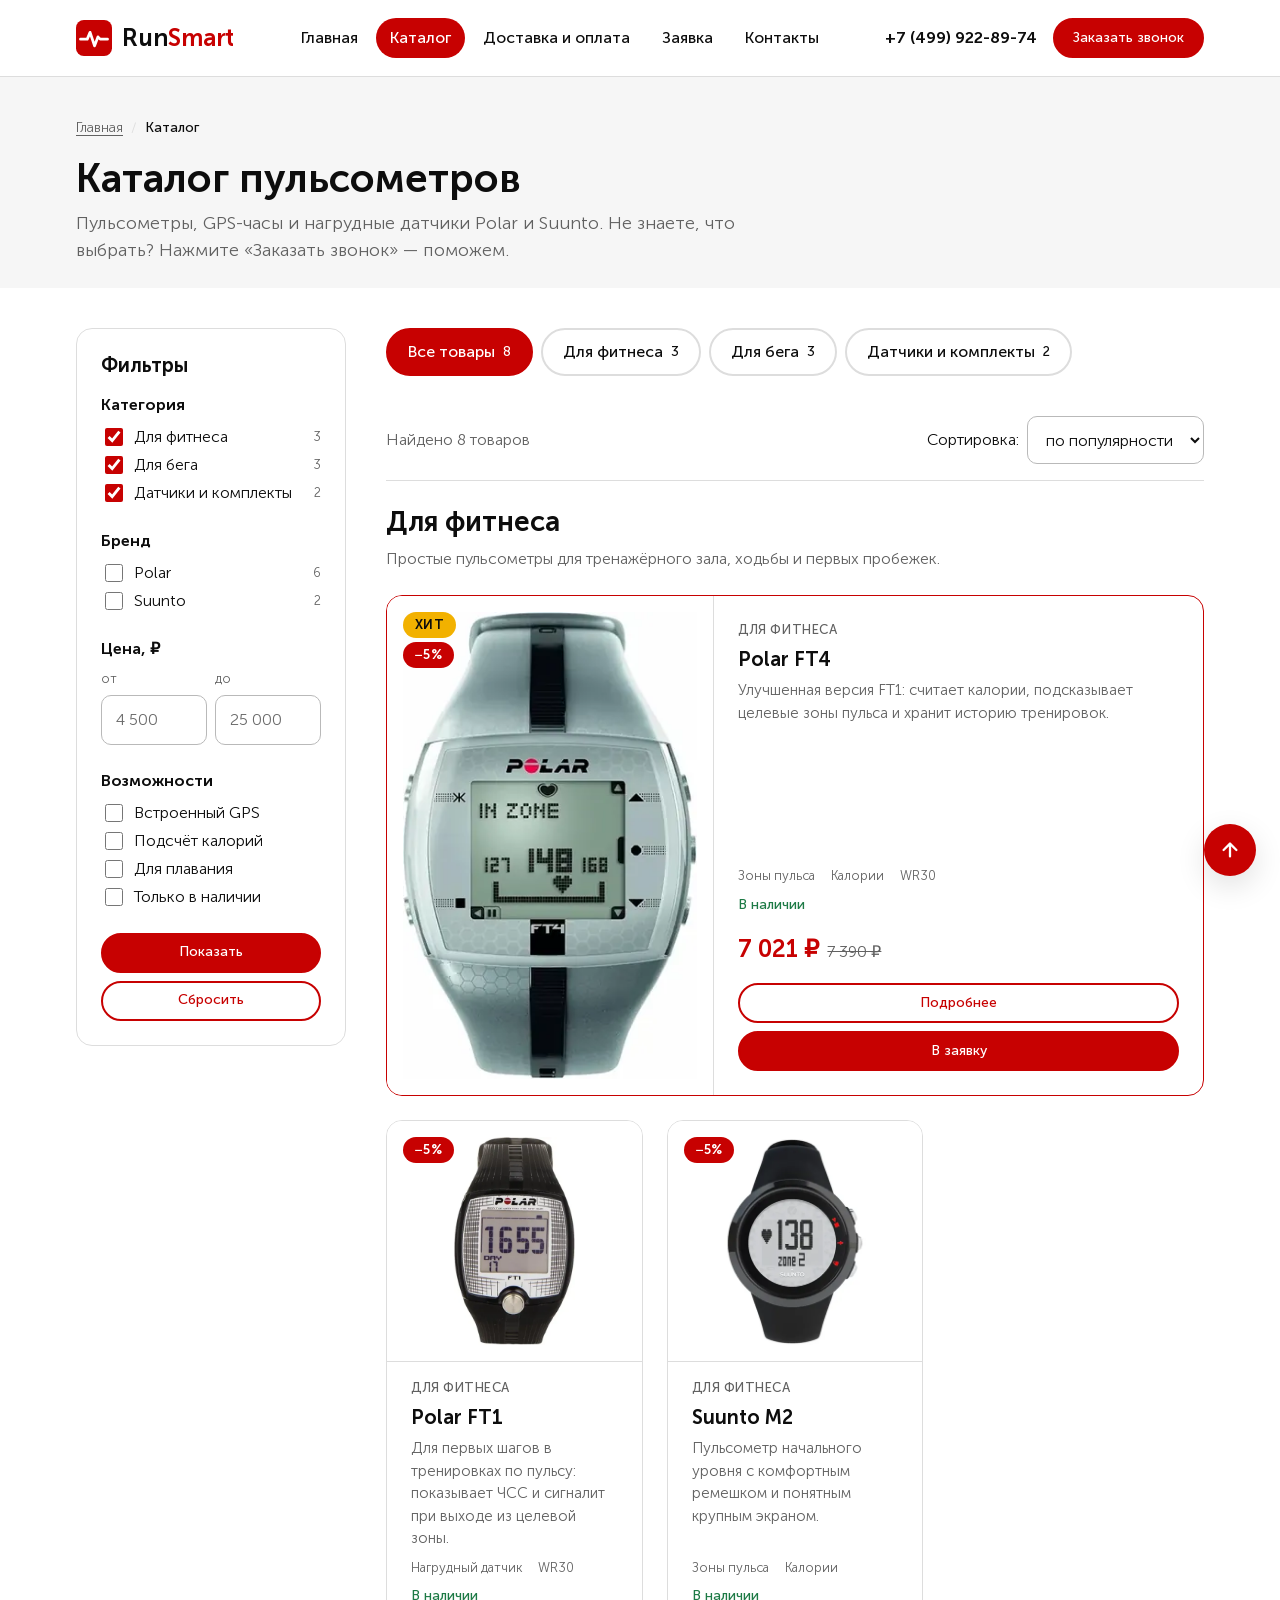
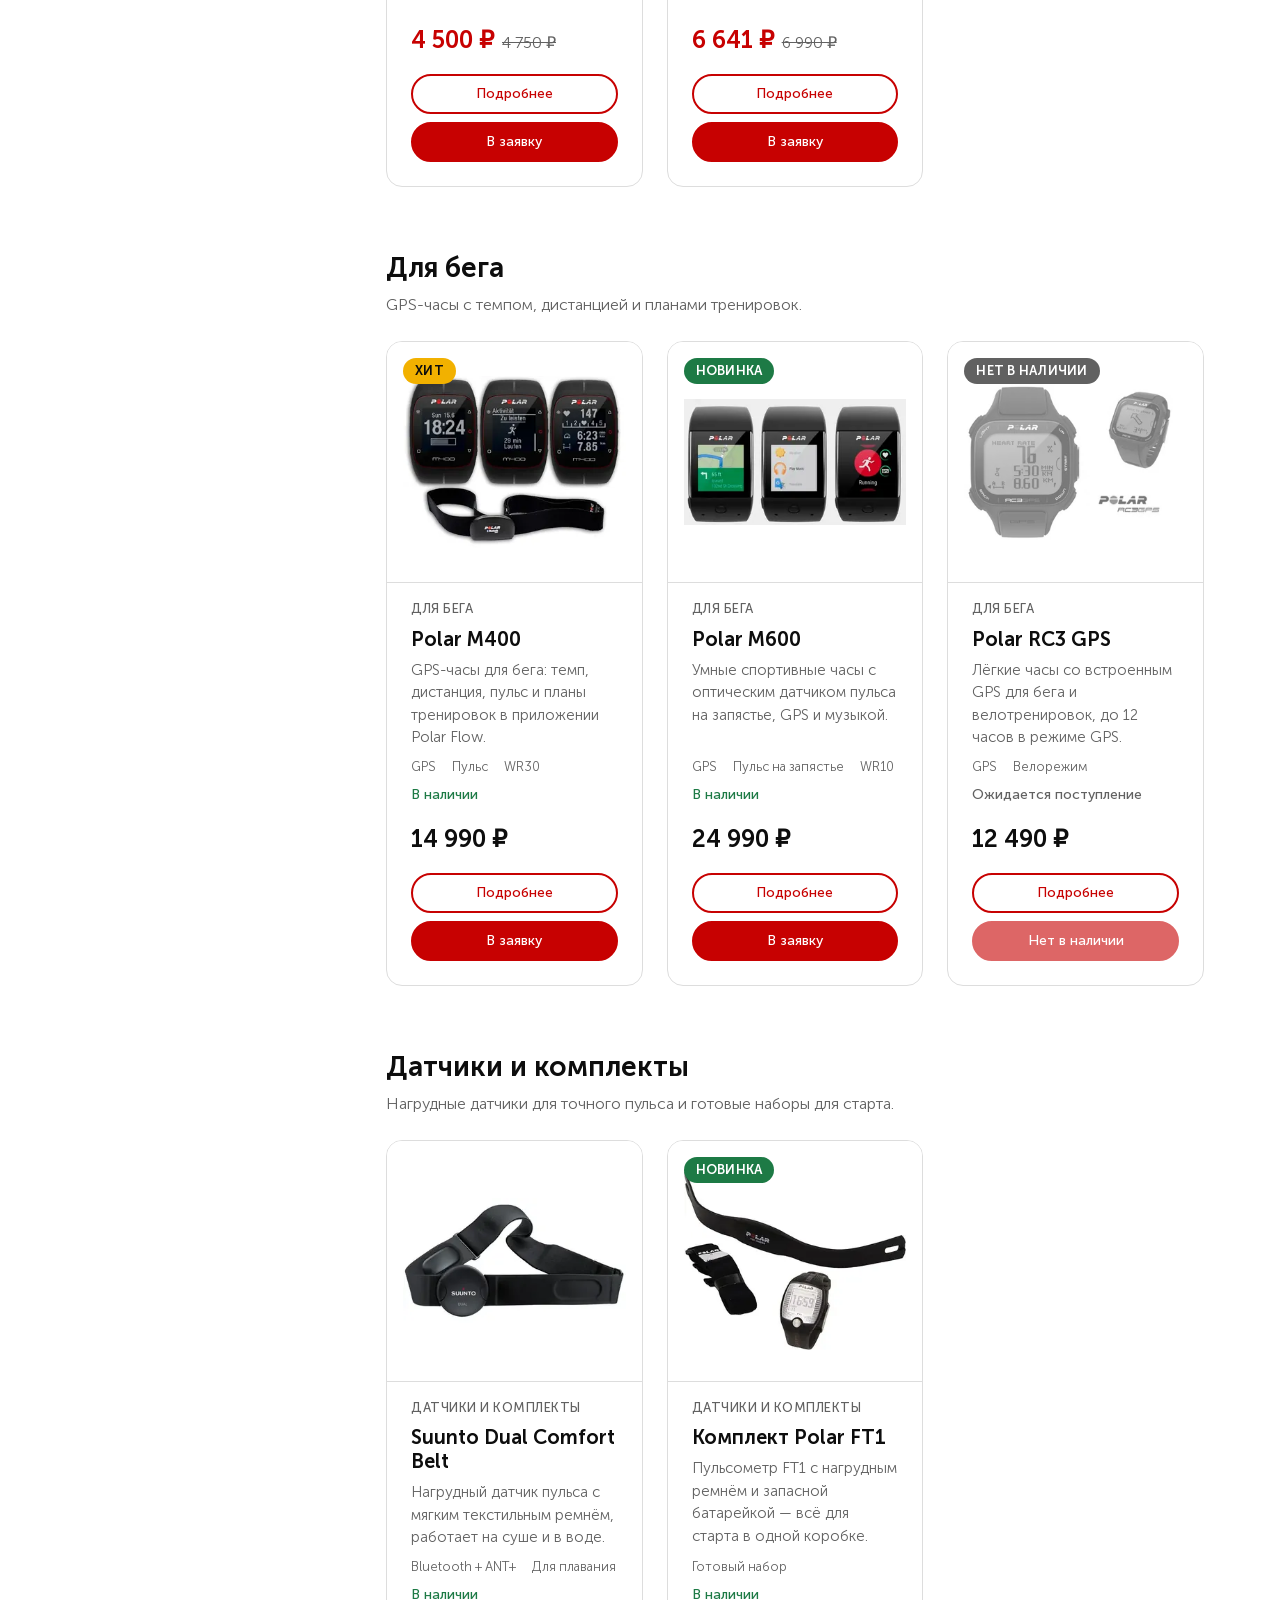
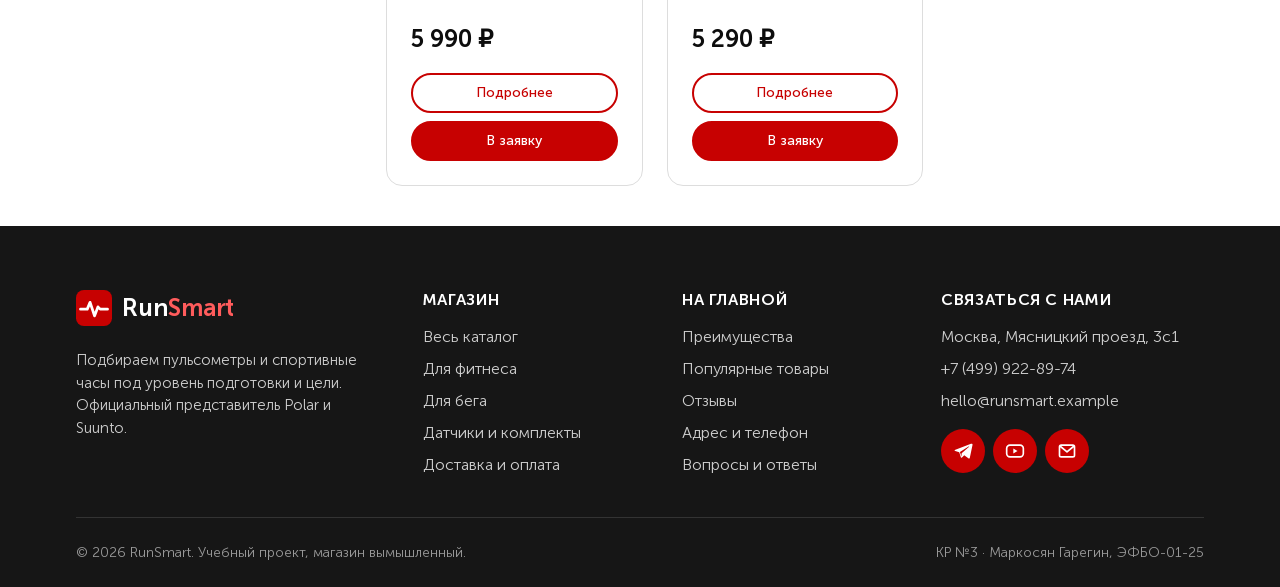
==== commit 41bb4722: "Ссылка в подвале с уникальным текстом, README: результаты Lighthouse" ====
--- a/catalog.html
+++ b/catalog.html
@@ -354,7 +354,7 @@
           <li><a class="site-footer__link" href="index.html#advantages">Преимущества</a></li>
           <li><a class="site-footer__link" href="index.html#popular">Популярные товары</a></li>
           <li><a class="site-footer__link" href="index.html#reviews">Отзывы</a></li>
-          <li><a class="site-footer__link" href="index.html#contacts">Контакты</a></li>
+          <li><a class="site-footer__link" href="index.html#contacts">Адрес и телефон</a></li>
           <li><a class="site-footer__link" href="contacts.html#faq">Вопросы и ответы</a></li>
         </ul>
       </nav>
